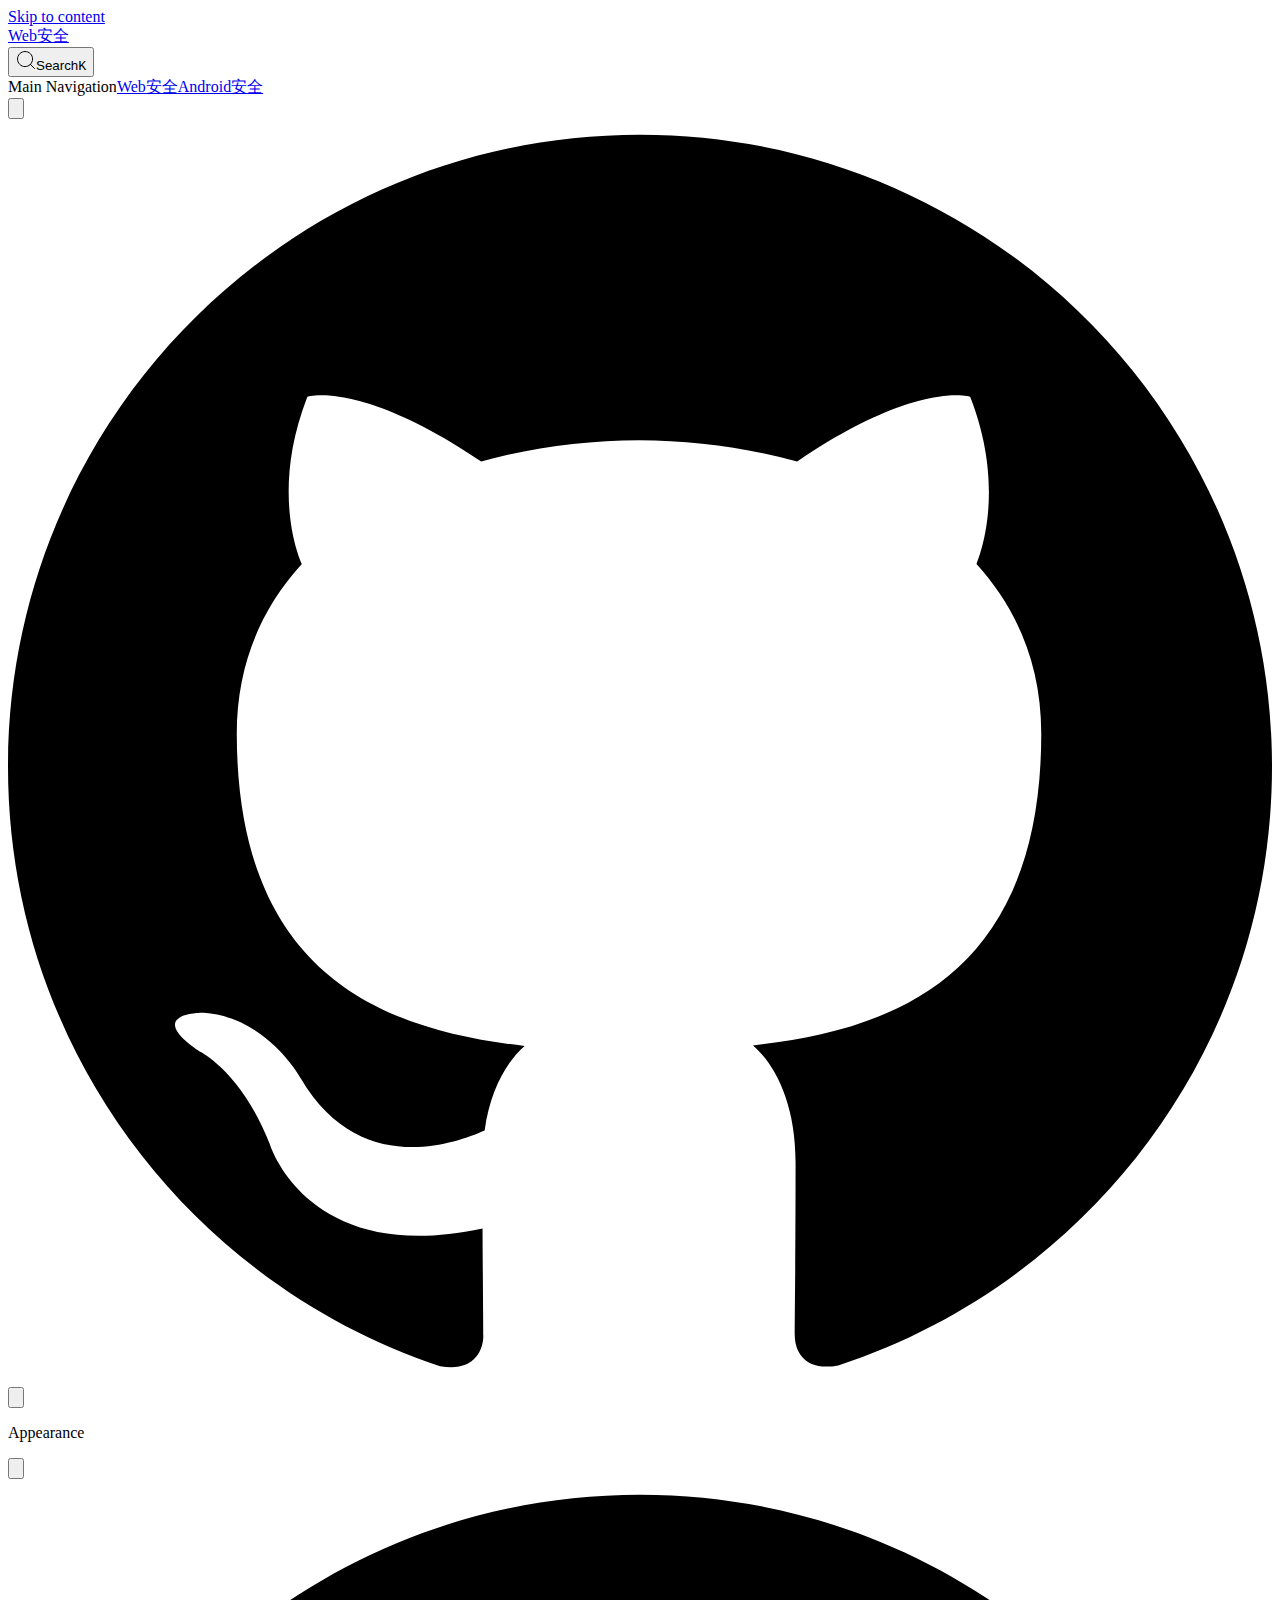
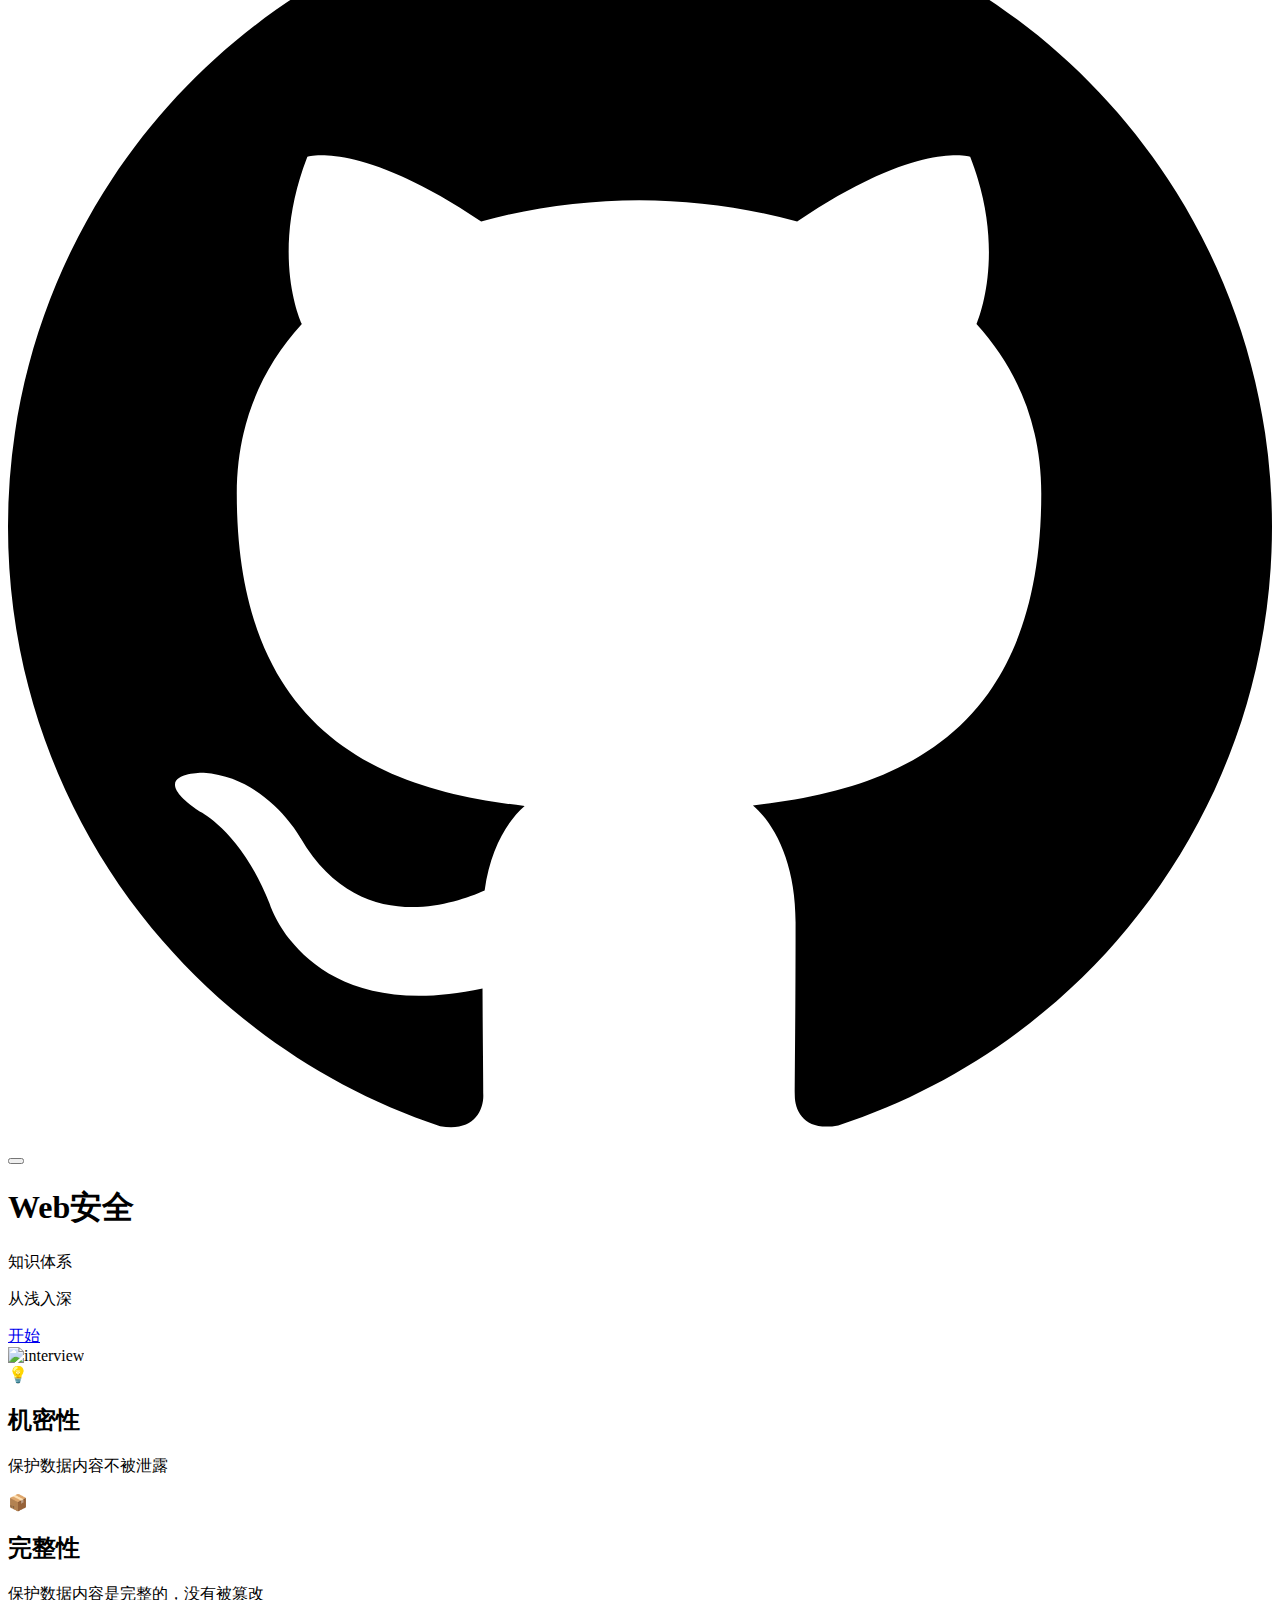
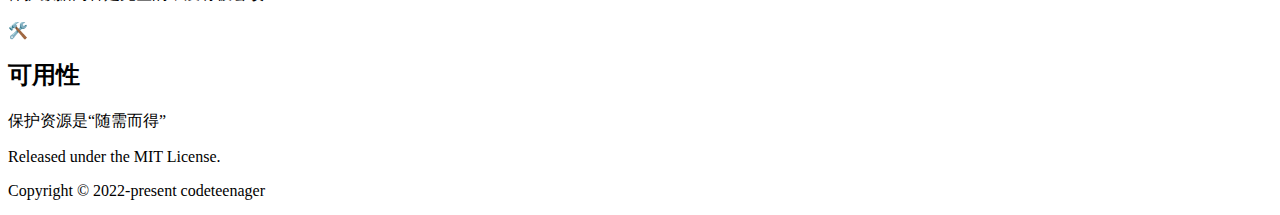
==== index.html @ 61a99dca "Deploying to gh-pages from  @ e608c9ff58cd4aee131a5646436d63bc259aa1f5 🚀" ====
<!DOCTYPE html>
<html lang="en-US" dir="ltr">
  <head>
    <meta charset="utf-8">
    <meta name="viewport" content="width=device-width,initial-scale=1">
    <title>Web安全</title>
    <meta name="description" content="Web安全">
    <link rel="preload stylesheet" href="/security/assets/style.4fd4f81e.css" as="style">
    <script type="module" src="/security/assets/app.cbc81824.js"></script>
    <link rel="preload" href="/security/assets/inter-roman-latin.2ed14f66.woff2" as="font" type="font/woff2" crossorigin="">
  <link rel="modulepreload" href="/security/assets/chunks/framework.1f99f08c.js">
  <link rel="modulepreload" href="/security/assets/chunks/theme.8bb4e70b.js">
  <link rel="modulepreload" href="/security/assets/index.md.60543e6b.lean.js">
  <link rel="icon" href="/security/favicon.ico">
  <script id="check-dark-light">(()=>{const e=localStorage.getItem("vitepress-theme-appearance")||"",a=window.matchMedia("(prefers-color-scheme: dark)").matches;(!e||e==="auto"?a:e==="dark")&&document.documentElement.classList.add("dark")})();</script>
  </head>
  <body>
    <div id="app"><div class="Layout" data-v-b2cf3e0b><!--[--><!--]--><!--[--><span tabindex="-1" data-v-c8616af1></span><a href="#VPContent" class="VPSkipLink visually-hidden" data-v-c8616af1> Skip to content </a><!--]--><!----><header class="VPNav" data-v-b2cf3e0b data-v-7e5bc4a5><div class="VPNavBar" data-v-7e5bc4a5 data-v-94c81dcc><div class="container" data-v-94c81dcc><div class="title" data-v-94c81dcc><div class="VPNavBarTitle" data-v-94c81dcc data-v-f4ef19a3><a class="title" href="/security/" data-v-f4ef19a3><!--[--><!--]--><!----><!--[-->Web安全<!--]--><!--[--><!--]--></a></div></div><div class="content" data-v-94c81dcc><div class="curtain" data-v-94c81dcc></div><div class="content-body" data-v-94c81dcc><!--[--><!--]--><div class="VPNavBarSearch search" style="--vp-meta-key:&#39;Meta&#39;;" data-v-94c81dcc><!--[--><!----><div id="local-search"><button type="button" class="DocSearch DocSearch-Button" aria-label="Search"><span class="DocSearch-Button-Container"><svg class="DocSearch-Search-Icon" width="20" height="20" viewBox="0 0 20 20" aria-label="search icon"><path d="M14.386 14.386l4.0877 4.0877-4.0877-4.0877c-2.9418 2.9419-7.7115 2.9419-10.6533 0-2.9419-2.9418-2.9419-7.7115 0-10.6533 2.9418-2.9419 7.7115-2.9419 10.6533 0 2.9419 2.9418 2.9419 7.7115 0 10.6533z" stroke="currentColor" fill="none" fill-rule="evenodd" stroke-linecap="round" stroke-linejoin="round"></path></svg><span class="DocSearch-Button-Placeholder">Search</span></span><span class="DocSearch-Button-Keys"><kbd class="DocSearch-Button-Key"></kbd><kbd class="DocSearch-Button-Key">K</kbd></span></button></div><!--]--></div><nav aria-labelledby="main-nav-aria-label" class="VPNavBarMenu menu" data-v-94c81dcc data-v-7f418b0f><span id="main-nav-aria-label" class="visually-hidden" data-v-7f418b0f>Main Navigation</span><!--[--><!--[--><a class="VPLink link VPNavBarMenuLink" href="/security/web/index.html" tabindex="0" data-v-7f418b0f data-v-37adc828 data-v-8f4dc553><!--[-->Web安全<!--]--><!----></a><!--]--><!--[--><a class="VPLink link VPNavBarMenuLink" href="/security/android/index.html" tabindex="0" data-v-7f418b0f data-v-37adc828 data-v-8f4dc553><!--[-->Android安全<!--]--><!----></a><!--]--><!--]--></nav><!----><div class="VPNavBarAppearance appearance" data-v-94c81dcc data-v-f6a63727><label title="toggle dark mode" data-v-f6a63727 data-v-a9c8afb8><button class="VPSwitch VPSwitchAppearance" type="button" role="switch" aria-checked="false" data-v-a9c8afb8 data-v-f3c41672><span class="check" data-v-f3c41672><span class="icon" data-v-f3c41672><!--[--><svg xmlns="http://www.w3.org/2000/svg" aria-hidden="true" focusable="false" viewbox="0 0 24 24" class="sun" data-v-a9c8afb8><path d="M12,18c-3.3,0-6-2.7-6-6s2.7-6,6-6s6,2.7,6,6S15.3,18,12,18zM12,8c-2.2,0-4,1.8-4,4c0,2.2,1.8,4,4,4c2.2,0,4-1.8,4-4C16,9.8,14.2,8,12,8z"></path><path d="M12,4c-0.6,0-1-0.4-1-1V1c0-0.6,0.4-1,1-1s1,0.4,1,1v2C13,3.6,12.6,4,12,4z"></path><path d="M12,24c-0.6,0-1-0.4-1-1v-2c0-0.6,0.4-1,1-1s1,0.4,1,1v2C13,23.6,12.6,24,12,24z"></path><path d="M5.6,6.6c-0.3,0-0.5-0.1-0.7-0.3L3.5,4.9c-0.4-0.4-0.4-1,0-1.4s1-0.4,1.4,0l1.4,1.4c0.4,0.4,0.4,1,0,1.4C6.2,6.5,5.9,6.6,5.6,6.6z"></path><path d="M19.8,20.8c-0.3,0-0.5-0.1-0.7-0.3l-1.4-1.4c-0.4-0.4-0.4-1,0-1.4s1-0.4,1.4,0l1.4,1.4c0.4,0.4,0.4,1,0,1.4C20.3,20.7,20,20.8,19.8,20.8z"></path><path d="M3,13H1c-0.6,0-1-0.4-1-1s0.4-1,1-1h2c0.6,0,1,0.4,1,1S3.6,13,3,13z"></path><path d="M23,13h-2c-0.6,0-1-0.4-1-1s0.4-1,1-1h2c0.6,0,1,0.4,1,1S23.6,13,23,13z"></path><path d="M4.2,20.8c-0.3,0-0.5-0.1-0.7-0.3c-0.4-0.4-0.4-1,0-1.4l1.4-1.4c0.4-0.4,1-0.4,1.4,0s0.4,1,0,1.4l-1.4,1.4C4.7,20.7,4.5,20.8,4.2,20.8z"></path><path d="M18.4,6.6c-0.3,0-0.5-0.1-0.7-0.3c-0.4-0.4-0.4-1,0-1.4l1.4-1.4c0.4-0.4,1-0.4,1.4,0s0.4,1,0,1.4l-1.4,1.4C18.9,6.5,18.6,6.6,18.4,6.6z"></path></svg><svg xmlns="http://www.w3.org/2000/svg" aria-hidden="true" focusable="false" viewbox="0 0 24 24" class="moon" data-v-a9c8afb8><path d="M12.1,22c-0.3,0-0.6,0-0.9,0c-5.5-0.5-9.5-5.4-9-10.9c0.4-4.8,4.2-8.6,9-9c0.4,0,0.8,0.2,1,0.5c0.2,0.3,0.2,0.8-0.1,1.1c-2,2.7-1.4,6.4,1.3,8.4c2.1,1.6,5,1.6,7.1,0c0.3-0.2,0.7-0.3,1.1-0.1c0.3,0.2,0.5,0.6,0.5,1c-0.2,2.7-1.5,5.1-3.6,6.8C16.6,21.2,14.4,22,12.1,22zM9.3,4.4c-2.9,1-5,3.6-5.2,6.8c-0.4,4.4,2.8,8.3,7.2,8.7c2.1,0.2,4.2-0.4,5.8-1.8c1.1-0.9,1.9-2.1,2.4-3.4c-2.5,0.9-5.3,0.5-7.5-1.1C9.2,11.4,8.1,7.7,9.3,4.4z"></path></svg><!--]--></span></span></button></label></div><div class="VPSocialLinks VPNavBarSocialLinks social-links" data-v-94c81dcc data-v-0394ad82 data-v-f6988cfb><!--[--><a class="VPSocialLink" href="https://github.com/codeteenager/security" aria-label="github" target="_blank" rel="noopener" data-v-f6988cfb data-v-c530cc0a><svg role="img" viewBox="0 0 24 24" xmlns="http://www.w3.org/2000/svg"><title>GitHub</title><path d="M12 .297c-6.63 0-12 5.373-12 12 0 5.303 3.438 9.8 8.205 11.385.6.113.82-.258.82-.577 0-.285-.01-1.04-.015-2.04-3.338.724-4.042-1.61-4.042-1.61C4.422 18.07 3.633 17.7 3.633 17.7c-1.087-.744.084-.729.084-.729 1.205.084 1.838 1.236 1.838 1.236 1.07 1.835 2.809 1.305 3.495.998.108-.776.417-1.305.76-1.605-2.665-.3-5.466-1.332-5.466-5.93 0-1.31.465-2.38 1.235-3.22-.135-.303-.54-1.523.105-3.176 0 0 1.005-.322 3.3 1.23.96-.267 1.98-.399 3-.405 1.02.006 2.04.138 3 .405 2.28-1.552 3.285-1.23 3.285-1.23.645 1.653.24 2.873.12 3.176.765.84 1.23 1.91 1.23 3.22 0 4.61-2.805 5.625-5.475 5.92.42.36.81 1.096.81 2.22 0 1.606-.015 2.896-.015 3.286 0 .315.21.69.825.57C20.565 22.092 24 17.592 24 12.297c0-6.627-5.373-12-12-12"/></svg></a><!--]--></div><div class="VPFlyout VPNavBarExtra extra" data-v-94c81dcc data-v-40855f84 data-v-764effdf><button type="button" class="button" aria-haspopup="true" aria-expanded="false" aria-label="extra navigation" data-v-764effdf><svg xmlns="http://www.w3.org/2000/svg" aria-hidden="true" focusable="false" viewbox="0 0 24 24" class="icon" data-v-764effdf><circle cx="12" cy="12" r="2"></circle><circle cx="19" cy="12" r="2"></circle><circle cx="5" cy="12" r="2"></circle></svg></button><div class="menu" data-v-764effdf><div class="VPMenu" data-v-764effdf data-v-e7ea1737><!----><!--[--><!--[--><!----><div class="group" data-v-40855f84><div class="item appearance" data-v-40855f84><p class="label" data-v-40855f84>Appearance</p><div class="appearance-action" data-v-40855f84><label title="toggle dark mode" data-v-40855f84 data-v-a9c8afb8><button class="VPSwitch VPSwitchAppearance" type="button" role="switch" aria-checked="false" data-v-a9c8afb8 data-v-f3c41672><span class="check" data-v-f3c41672><span class="icon" data-v-f3c41672><!--[--><svg xmlns="http://www.w3.org/2000/svg" aria-hidden="true" focusable="false" viewbox="0 0 24 24" class="sun" data-v-a9c8afb8><path d="M12,18c-3.3,0-6-2.7-6-6s2.7-6,6-6s6,2.7,6,6S15.3,18,12,18zM12,8c-2.2,0-4,1.8-4,4c0,2.2,1.8,4,4,4c2.2,0,4-1.8,4-4C16,9.8,14.2,8,12,8z"></path><path d="M12,4c-0.6,0-1-0.4-1-1V1c0-0.6,0.4-1,1-1s1,0.4,1,1v2C13,3.6,12.6,4,12,4z"></path><path d="M12,24c-0.6,0-1-0.4-1-1v-2c0-0.6,0.4-1,1-1s1,0.4,1,1v2C13,23.6,12.6,24,12,24z"></path><path d="M5.6,6.6c-0.3,0-0.5-0.1-0.7-0.3L3.5,4.9c-0.4-0.4-0.4-1,0-1.4s1-0.4,1.4,0l1.4,1.4c0.4,0.4,0.4,1,0,1.4C6.2,6.5,5.9,6.6,5.6,6.6z"></path><path d="M19.8,20.8c-0.3,0-0.5-0.1-0.7-0.3l-1.4-1.4c-0.4-0.4-0.4-1,0-1.4s1-0.4,1.4,0l1.4,1.4c0.4,0.4,0.4,1,0,1.4C20.3,20.7,20,20.8,19.8,20.8z"></path><path d="M3,13H1c-0.6,0-1-0.4-1-1s0.4-1,1-1h2c0.6,0,1,0.4,1,1S3.6,13,3,13z"></path><path d="M23,13h-2c-0.6,0-1-0.4-1-1s0.4-1,1-1h2c0.6,0,1,0.4,1,1S23.6,13,23,13z"></path><path d="M4.2,20.8c-0.3,0-0.5-0.1-0.7-0.3c-0.4-0.4-0.4-1,0-1.4l1.4-1.4c0.4-0.4,1-0.4,1.4,0s0.4,1,0,1.4l-1.4,1.4C4.7,20.7,4.5,20.8,4.2,20.8z"></path><path d="M18.4,6.6c-0.3,0-0.5-0.1-0.7-0.3c-0.4-0.4-0.4-1,0-1.4l1.4-1.4c0.4-0.4,1-0.4,1.4,0s0.4,1,0,1.4l-1.4,1.4C18.9,6.5,18.6,6.6,18.4,6.6z"></path></svg><svg xmlns="http://www.w3.org/2000/svg" aria-hidden="true" focusable="false" viewbox="0 0 24 24" class="moon" data-v-a9c8afb8><path d="M12.1,22c-0.3,0-0.6,0-0.9,0c-5.5-0.5-9.5-5.4-9-10.9c0.4-4.8,4.2-8.6,9-9c0.4,0,0.8,0.2,1,0.5c0.2,0.3,0.2,0.8-0.1,1.1c-2,2.7-1.4,6.4,1.3,8.4c2.1,1.6,5,1.6,7.1,0c0.3-0.2,0.7-0.3,1.1-0.1c0.3,0.2,0.5,0.6,0.5,1c-0.2,2.7-1.5,5.1-3.6,6.8C16.6,21.2,14.4,22,12.1,22zM9.3,4.4c-2.9,1-5,3.6-5.2,6.8c-0.4,4.4,2.8,8.3,7.2,8.7c2.1,0.2,4.2-0.4,5.8-1.8c1.1-0.9,1.9-2.1,2.4-3.4c-2.5,0.9-5.3,0.5-7.5-1.1C9.2,11.4,8.1,7.7,9.3,4.4z"></path></svg><!--]--></span></span></button></label></div></div></div><div class="group" data-v-40855f84><div class="item social-links" data-v-40855f84><div class="VPSocialLinks social-links-list" data-v-40855f84 data-v-f6988cfb><!--[--><a class="VPSocialLink" href="https://github.com/codeteenager/security" aria-label="github" target="_blank" rel="noopener" data-v-f6988cfb data-v-c530cc0a><svg role="img" viewBox="0 0 24 24" xmlns="http://www.w3.org/2000/svg"><title>GitHub</title><path d="M12 .297c-6.63 0-12 5.373-12 12 0 5.303 3.438 9.8 8.205 11.385.6.113.82-.258.82-.577 0-.285-.01-1.04-.015-2.04-3.338.724-4.042-1.61-4.042-1.61C4.422 18.07 3.633 17.7 3.633 17.7c-1.087-.744.084-.729.084-.729 1.205.084 1.838 1.236 1.838 1.236 1.07 1.835 2.809 1.305 3.495.998.108-.776.417-1.305.76-1.605-2.665-.3-5.466-1.332-5.466-5.93 0-1.31.465-2.38 1.235-3.22-.135-.303-.54-1.523.105-3.176 0 0 1.005-.322 3.3 1.23.96-.267 1.98-.399 3-.405 1.02.006 2.04.138 3 .405 2.28-1.552 3.285-1.23 3.285-1.23.645 1.653.24 2.873.12 3.176.765.84 1.23 1.91 1.23 3.22 0 4.61-2.805 5.625-5.475 5.92.42.36.81 1.096.81 2.22 0 1.606-.015 2.896-.015 3.286 0 .315.21.69.825.57C20.565 22.092 24 17.592 24 12.297c0-6.627-5.373-12-12-12"/></svg></a><!--]--></div></div></div><!--]--><!--]--></div></div></div><!--[--><!--]--><button type="button" class="VPNavBarHamburger hamburger" aria-label="mobile navigation" aria-expanded="false" aria-controls="VPNavScreen" data-v-94c81dcc data-v-e5dd9c1c><span class="container" data-v-e5dd9c1c><span class="top" data-v-e5dd9c1c></span><span class="middle" data-v-e5dd9c1c></span><span class="bottom" data-v-e5dd9c1c></span></span></button></div></div></div></div><!----></header><!----><!----><div class="VPContent is-home" id="VPContent" data-v-b2cf3e0b data-v-a494bd1d><div class="VPHome" data-v-a494bd1d data-v-d82743a8><!--[--><!--]--><div class="VPHero has-image VPHomeHero" data-v-d82743a8 data-v-fd2650d5><div class="container" data-v-fd2650d5><div class="main" data-v-fd2650d5><!--[--><h1 class="name" data-v-fd2650d5><span class="clip" data-v-fd2650d5>Web安全</span></h1><p class="text" data-v-fd2650d5>知识体系</p><p class="tagline" data-v-fd2650d5>从浅入深</p><!--]--><div class="actions" data-v-fd2650d5><!--[--><div class="action" data-v-fd2650d5><a class="VPButton medium brand" href="/security/web/index.html" data-v-fd2650d5 data-v-567ba664>开始</a></div><!--]--></div></div><div class="image" data-v-fd2650d5><div class="image-container" data-v-fd2650d5><div class="image-bg" data-v-fd2650d5></div><!--[--><!--[--><img class="VPImage image-src" src="/security/logo.webp" alt="interview" data-v-6db2186b><!--]--><!--]--></div></div></div></div><!--[--><!--]--><!--[--><!--]--><div class="VPFeatures VPHomeFeatures" data-v-d82743a8 data-v-6816157f><div class="container" data-v-6816157f><div class="items" data-v-6816157f><!--[--><div class="grid-3 item" data-v-6816157f><span class="VPLink VPFeature" data-v-6816157f data-v-837f6cca data-v-8f4dc553><!--[--><article class="box" data-v-837f6cca><div class="icon" data-v-837f6cca>💡</div><h2 class="title" data-v-837f6cca>机密性</h2><p class="details" data-v-837f6cca>保护数据内容不被泄露</p><!----></article><!--]--><!----></span></div><div class="grid-3 item" data-v-6816157f><span class="VPLink VPFeature" data-v-6816157f data-v-837f6cca data-v-8f4dc553><!--[--><article class="box" data-v-837f6cca><div class="icon" data-v-837f6cca>📦</div><h2 class="title" data-v-837f6cca>完整性</h2><p class="details" data-v-837f6cca>保护数据内容是完整的，没有被篡改</p><!----></article><!--]--><!----></span></div><div class="grid-3 item" data-v-6816157f><span class="VPLink VPFeature" data-v-6816157f data-v-837f6cca data-v-8f4dc553><!--[--><article class="box" data-v-837f6cca><div class="icon" data-v-837f6cca>🛠️</div><h2 class="title" data-v-837f6cca>可用性</h2><p class="details" data-v-837f6cca>保护资源是“随需而得”</p><!----></article><!--]--><!----></span></div><!--]--></div></div></div><!--[--><!--]--><div style="position:relative;" data-v-d82743a8><div></div></div></div></div><footer class="VPFooter" data-v-b2cf3e0b data-v-2f86ebd2><div class="container" data-v-2f86ebd2><p class="message" data-v-2f86ebd2>Released under the MIT License.</p><p class="copyright" data-v-2f86ebd2>Copyright © 2022-present codeteenager</p></div></footer><!--[--><!--]--></div></div>
    <script>__VP_HASH_MAP__ = JSON.parse("{\"web_password.md\":\"03dfeb2e\",\"web_sql.md\":\"37171816\",\"web_upload.md\":\"ca8ac2ab\",\"web_index.md\":\"f9534827\",\"web_xss.md\":\"8c0bf2d3\",\"web_standard.md\":\"00af8455\",\"index.md\":\"60543e6b\",\"web_csrf.md\":\"93140b5d\",\"web_click-jacking.md\":\"2cbf851d\",\"android_index.md\":\"04cea24e\",\"web_https.md\":\"36b86900\"}")
__VP_SITE_DATA__ = JSON.parse("{\"lang\":\"en-US\",\"dir\":\"ltr\",\"title\":\"Web安全\",\"description\":\"Web安全\",\"base\":\"/security/\",\"head\":[],\"appearance\":true,\"themeConfig\":{\"search\":{\"provider\":\"local\"},\"nav\":[{\"text\":\"Web安全\",\"link\":\"/web/index\"},{\"text\":\"Android安全\",\"link\":\"/android/index\"}],\"outlineTitle\":\"在本页面\",\"lastUpdatedText\":\"最近更新时间\",\"footer\":{\"message\":\"Released under the MIT License.\",\"copyright\":\"Copyright © 2022-present codeteenager\"},\"socialLinks\":[{\"icon\":\"github\",\"link\":\"https://github.com/codeteenager/security\"}],\"sidebar\":{\"/web/\":[{\"text\":\"基础\",\"items\":[{\"text\":\"介绍\",\"link\":\"/web/index\"},{\"text\":\"XSS攻击\",\"link\":\"/web/xss\"},{\"text\":\"CSRF攻击\",\"link\":\"/web/csrf\"},{\"text\":\"点击劫持\",\"link\":\"/web/click-jacking\"},{\"text\":\"传输安全\",\"link\":\"/web/https\"},{\"text\":\"密码安全\",\"link\":\"/web/password\"},{\"text\":\"sql注入\",\"link\":\"/web/sql\"},{\"text\":\"上传\",\"link\":\"/web/upload\"},{\"text\":\"Web安全开发规范手册\",\"link\":\"/web/standard\"}]}],\"/android/\":[{\"text\":\"基础\",\"items\":[{\"text\":\"Android安全开发规范手册\",\"link\":\"/android/index\"}]}]},\"docFooter\":{\"prev\":\"上一页\",\"next\":\"下一页\"}},\"locales\":{},\"scrollOffset\":90,\"cleanUrls\":false}")</script>
    
  </body>
</html>
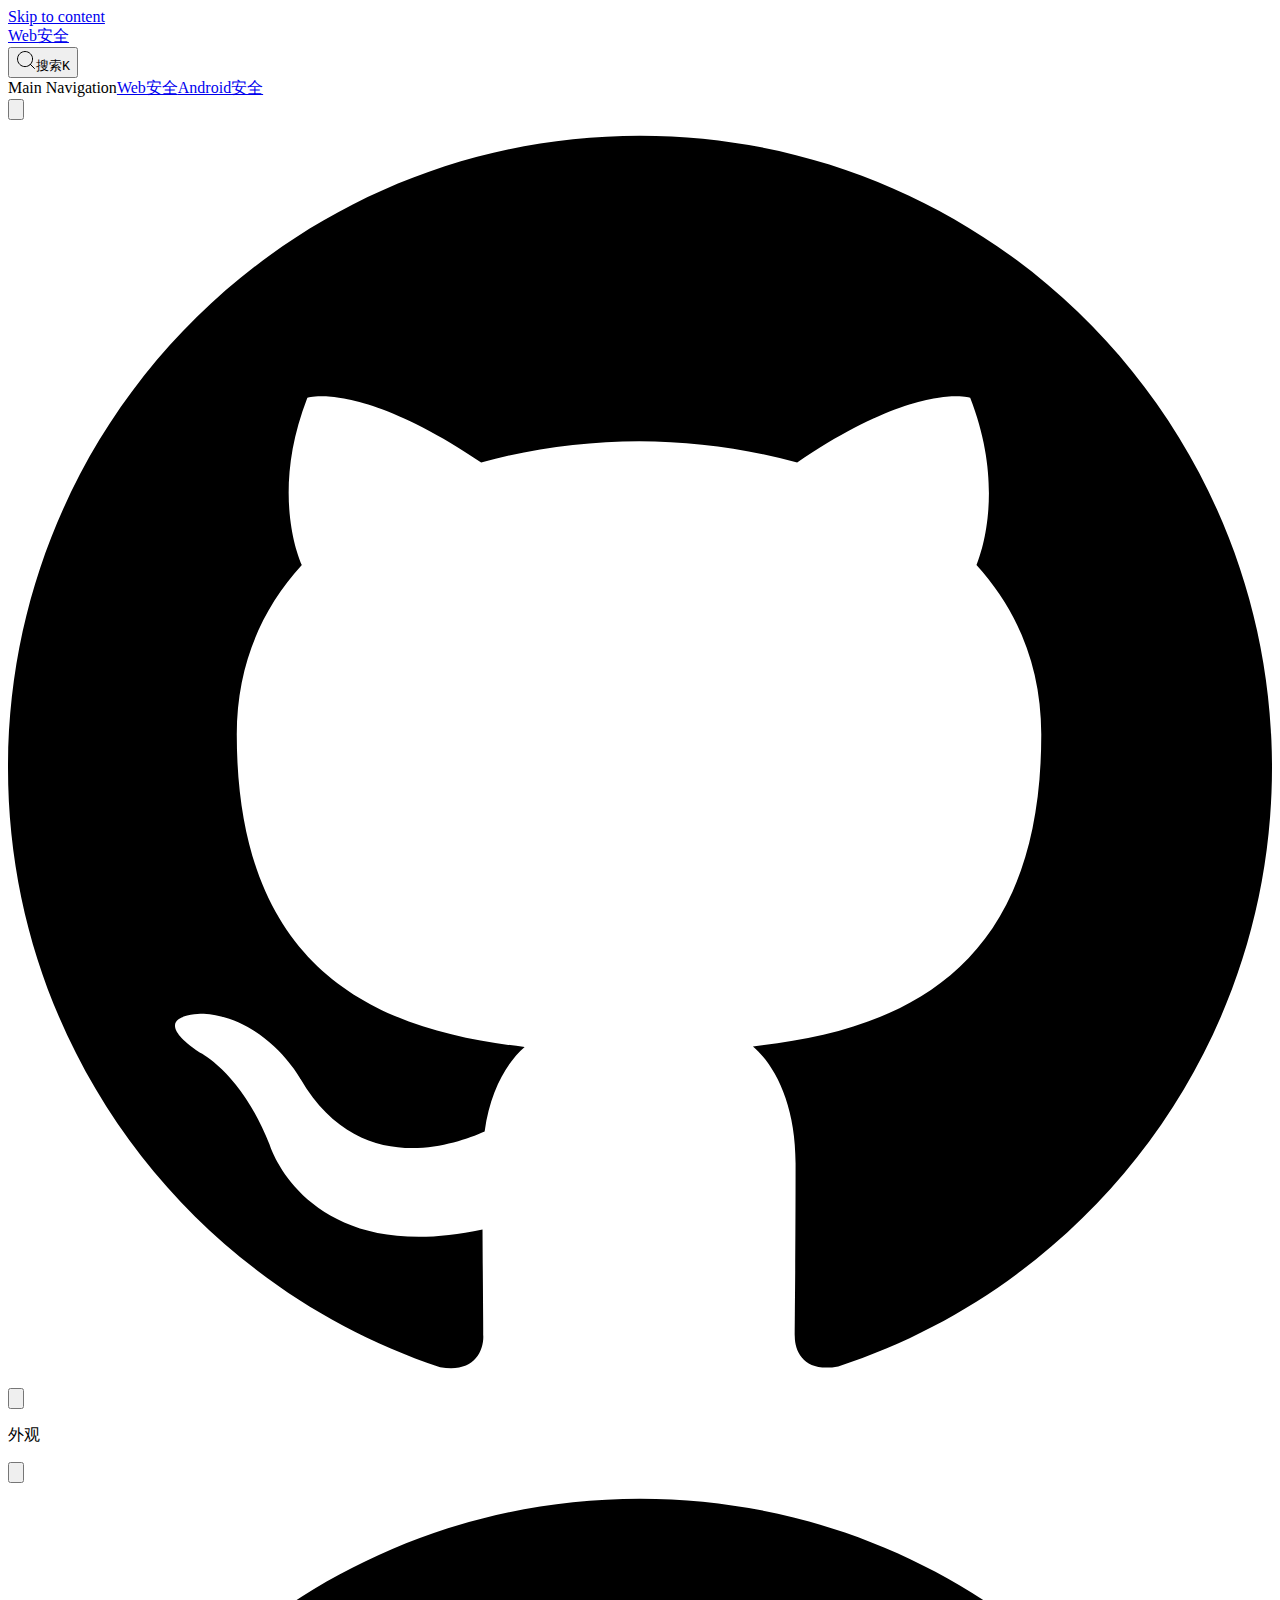
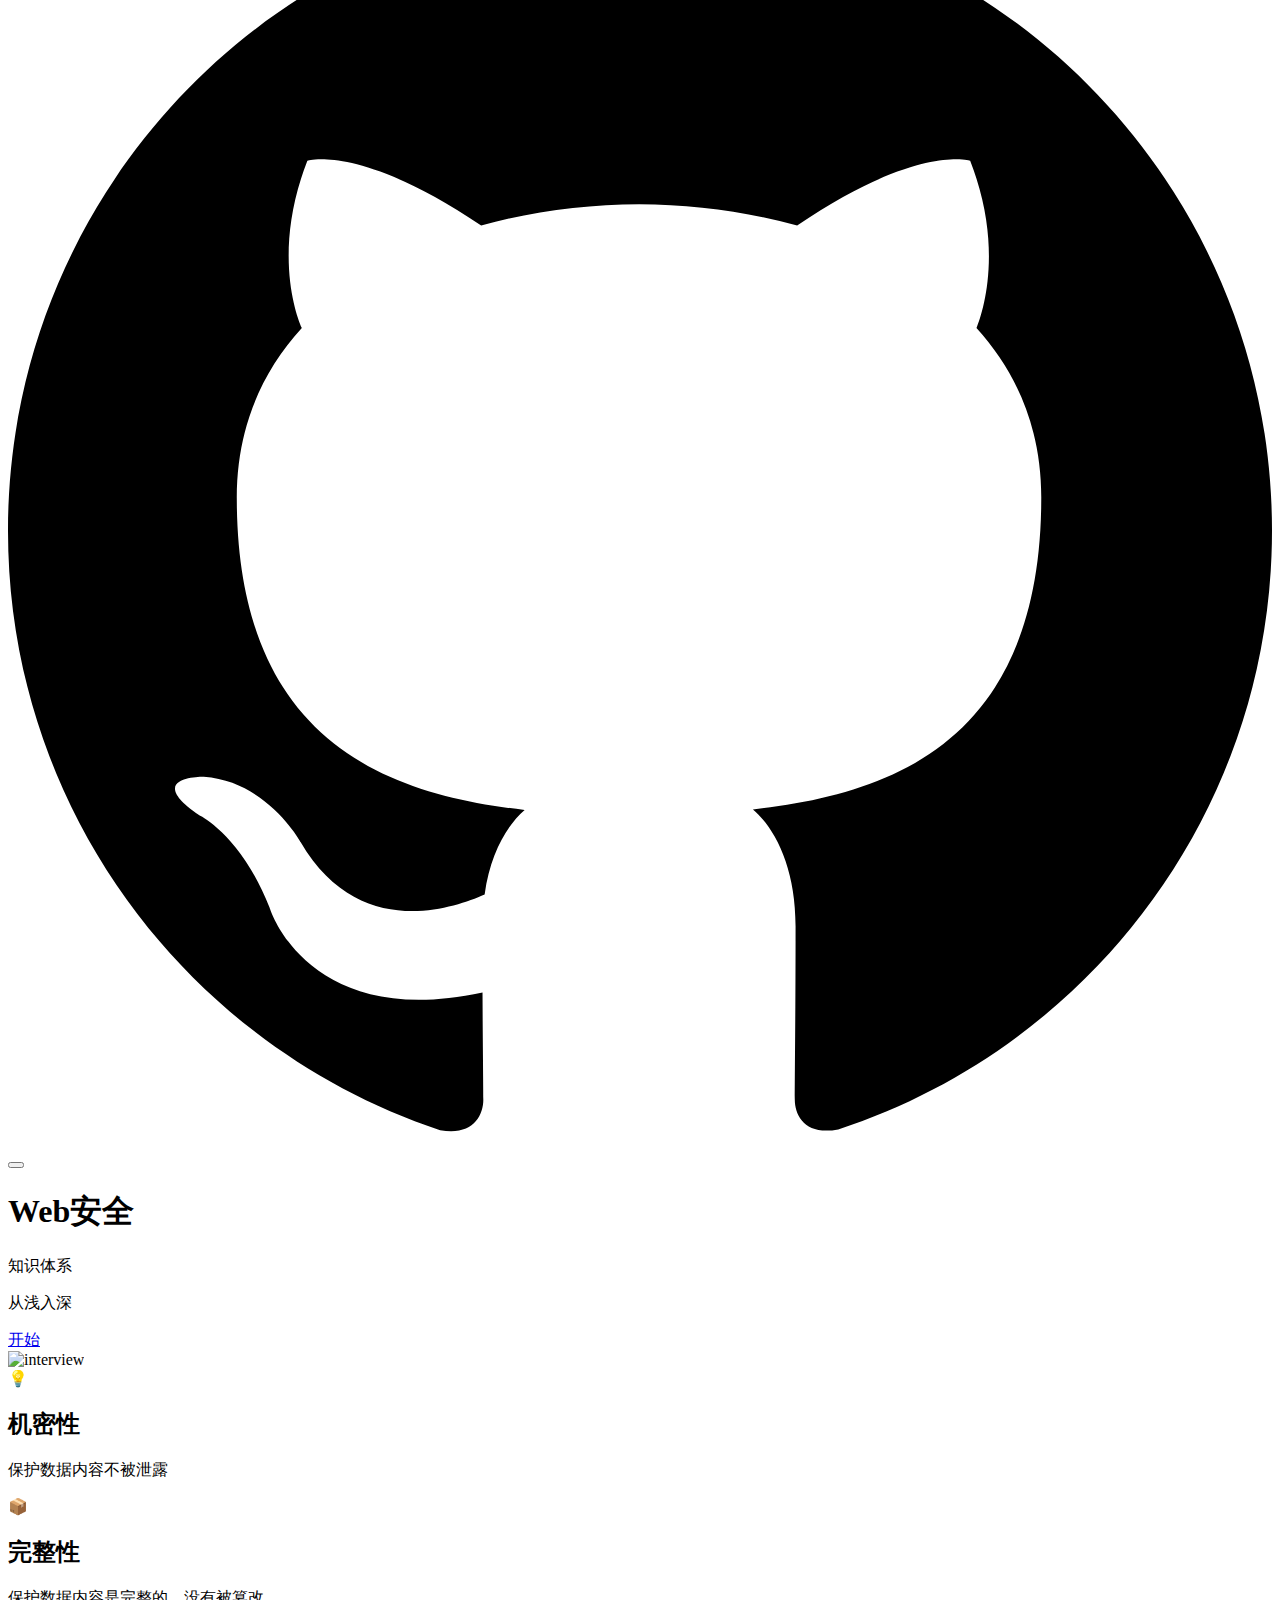
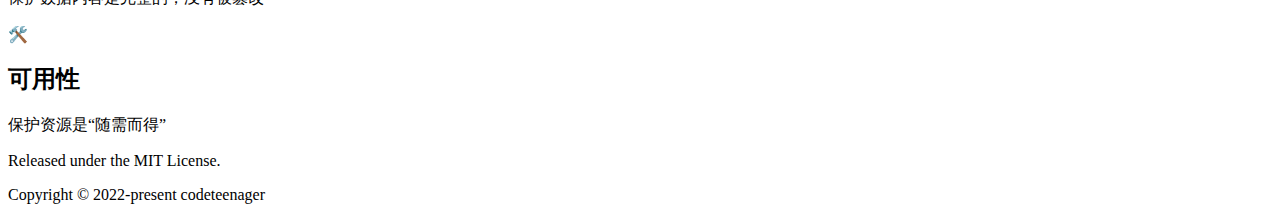
==== commit 503a3a08: "Deploying to gh-pages from  @ 810ed18d6ee571f375826b8b4e6f937856516d12 🚀" ====
--- a/index.html
+++ b/index.html
@@ -15,9 +15,9 @@
   <script id="check-dark-light">(()=>{const e=localStorage.getItem("vitepress-theme-appearance")||"",a=window.matchMedia("(prefers-color-scheme: dark)").matches;(!e||e==="auto"?a:e==="dark")&&document.documentElement.classList.add("dark")})();</script>
   </head>
   <body>
-    <div id="app"><div class="Layout" data-v-b2cf3e0b><!--[--><!--]--><!--[--><span tabindex="-1" data-v-c8616af1></span><a href="#VPContent" class="VPSkipLink visually-hidden" data-v-c8616af1> Skip to content </a><!--]--><!----><header class="VPNav" data-v-b2cf3e0b data-v-7e5bc4a5><div class="VPNavBar" data-v-7e5bc4a5 data-v-94c81dcc><div class="container" data-v-94c81dcc><div class="title" data-v-94c81dcc><div class="VPNavBarTitle" data-v-94c81dcc data-v-f4ef19a3><a class="title" href="/security/" data-v-f4ef19a3><!--[--><!--]--><!----><!--[-->Web安全<!--]--><!--[--><!--]--></a></div></div><div class="content" data-v-94c81dcc><div class="curtain" data-v-94c81dcc></div><div class="content-body" data-v-94c81dcc><!--[--><!--]--><div class="VPNavBarSearch search" style="--vp-meta-key:&#39;Meta&#39;;" data-v-94c81dcc><!--[--><!----><div id="local-search"><button type="button" class="DocSearch DocSearch-Button" aria-label="Search"><span class="DocSearch-Button-Container"><svg class="DocSearch-Search-Icon" width="20" height="20" viewBox="0 0 20 20" aria-label="search icon"><path d="M14.386 14.386l4.0877 4.0877-4.0877-4.0877c-2.9418 2.9419-7.7115 2.9419-10.6533 0-2.9419-2.9418-2.9419-7.7115 0-10.6533 2.9418-2.9419 7.7115-2.9419 10.6533 0 2.9419 2.9418 2.9419 7.7115 0 10.6533z" stroke="currentColor" fill="none" fill-rule="evenodd" stroke-linecap="round" stroke-linejoin="round"></path></svg><span class="DocSearch-Button-Placeholder">Search</span></span><span class="DocSearch-Button-Keys"><kbd class="DocSearch-Button-Key"></kbd><kbd class="DocSearch-Button-Key">K</kbd></span></button></div><!--]--></div><nav aria-labelledby="main-nav-aria-label" class="VPNavBarMenu menu" data-v-94c81dcc data-v-7f418b0f><span id="main-nav-aria-label" class="visually-hidden" data-v-7f418b0f>Main Navigation</span><!--[--><!--[--><a class="VPLink link VPNavBarMenuLink" href="/security/web/index.html" tabindex="0" data-v-7f418b0f data-v-37adc828 data-v-8f4dc553><!--[-->Web安全<!--]--><!----></a><!--]--><!--[--><a class="VPLink link VPNavBarMenuLink" href="/security/android/index.html" tabindex="0" data-v-7f418b0f data-v-37adc828 data-v-8f4dc553><!--[-->Android安全<!--]--><!----></a><!--]--><!--]--></nav><!----><div class="VPNavBarAppearance appearance" data-v-94c81dcc data-v-f6a63727><label title="toggle dark mode" data-v-f6a63727 data-v-a9c8afb8><button class="VPSwitch VPSwitchAppearance" type="button" role="switch" aria-checked="false" data-v-a9c8afb8 data-v-f3c41672><span class="check" data-v-f3c41672><span class="icon" data-v-f3c41672><!--[--><svg xmlns="http://www.w3.org/2000/svg" aria-hidden="true" focusable="false" viewbox="0 0 24 24" class="sun" data-v-a9c8afb8><path d="M12,18c-3.3,0-6-2.7-6-6s2.7-6,6-6s6,2.7,6,6S15.3,18,12,18zM12,8c-2.2,0-4,1.8-4,4c0,2.2,1.8,4,4,4c2.2,0,4-1.8,4-4C16,9.8,14.2,8,12,8z"></path><path d="M12,4c-0.6,0-1-0.4-1-1V1c0-0.6,0.4-1,1-1s1,0.4,1,1v2C13,3.6,12.6,4,12,4z"></path><path d="M12,24c-0.6,0-1-0.4-1-1v-2c0-0.6,0.4-1,1-1s1,0.4,1,1v2C13,23.6,12.6,24,12,24z"></path><path d="M5.6,6.6c-0.3,0-0.5-0.1-0.7-0.3L3.5,4.9c-0.4-0.4-0.4-1,0-1.4s1-0.4,1.4,0l1.4,1.4c0.4,0.4,0.4,1,0,1.4C6.2,6.5,5.9,6.6,5.6,6.6z"></path><path d="M19.8,20.8c-0.3,0-0.5-0.1-0.7-0.3l-1.4-1.4c-0.4-0.4-0.4-1,0-1.4s1-0.4,1.4,0l1.4,1.4c0.4,0.4,0.4,1,0,1.4C20.3,20.7,20,20.8,19.8,20.8z"></path><path d="M3,13H1c-0.6,0-1-0.4-1-1s0.4-1,1-1h2c0.6,0,1,0.4,1,1S3.6,13,3,13z"></path><path d="M23,13h-2c-0.6,0-1-0.4-1-1s0.4-1,1-1h2c0.6,0,1,0.4,1,1S23.6,13,23,13z"></path><path d="M4.2,20.8c-0.3,0-0.5-0.1-0.7-0.3c-0.4-0.4-0.4-1,0-1.4l1.4-1.4c0.4-0.4,1-0.4,1.4,0s0.4,1,0,1.4l-1.4,1.4C4.7,20.7,4.5,20.8,4.2,20.8z"></path><path d="M18.4,6.6c-0.3,0-0.5-0.1-0.7-0.3c-0.4-0.4-0.4-1,0-1.4l1.4-1.4c0.4-0.4,1-0.4,1.4,0s0.4,1,0,1.4l-1.4,1.4C18.9,6.5,18.6,6.6,18.4,6.6z"></path></svg><svg xmlns="http://www.w3.org/2000/svg" aria-hidden="true" focusable="false" viewbox="0 0 24 24" class="moon" data-v-a9c8afb8><path d="M12.1,22c-0.3,0-0.6,0-0.9,0c-5.5-0.5-9.5-5.4-9-10.9c0.4-4.8,4.2-8.6,9-9c0.4,0,0.8,0.2,1,0.5c0.2,0.3,0.2,0.8-0.1,1.1c-2,2.7-1.4,6.4,1.3,8.4c2.1,1.6,5,1.6,7.1,0c0.3-0.2,0.7-0.3,1.1-0.1c0.3,0.2,0.5,0.6,0.5,1c-0.2,2.7-1.5,5.1-3.6,6.8C16.6,21.2,14.4,22,12.1,22zM9.3,4.4c-2.9,1-5,3.6-5.2,6.8c-0.4,4.4,2.8,8.3,7.2,8.7c2.1,0.2,4.2-0.4,5.8-1.8c1.1-0.9,1.9-2.1,2.4-3.4c-2.5,0.9-5.3,0.5-7.5-1.1C9.2,11.4,8.1,7.7,9.3,4.4z"></path></svg><!--]--></span></span></button></label></div><div class="VPSocialLinks VPNavBarSocialLinks social-links" data-v-94c81dcc data-v-0394ad82 data-v-f6988cfb><!--[--><a class="VPSocialLink" href="https://github.com/codeteenager/security" aria-label="github" target="_blank" rel="noopener" data-v-f6988cfb data-v-c530cc0a><svg role="img" viewBox="0 0 24 24" xmlns="http://www.w3.org/2000/svg"><title>GitHub</title><path d="M12 .297c-6.63 0-12 5.373-12 12 0 5.303 3.438 9.8 8.205 11.385.6.113.82-.258.82-.577 0-.285-.01-1.04-.015-2.04-3.338.724-4.042-1.61-4.042-1.61C4.422 18.07 3.633 17.7 3.633 17.7c-1.087-.744.084-.729.084-.729 1.205.084 1.838 1.236 1.838 1.236 1.07 1.835 2.809 1.305 3.495.998.108-.776.417-1.305.76-1.605-2.665-.3-5.466-1.332-5.466-5.93 0-1.31.465-2.38 1.235-3.22-.135-.303-.54-1.523.105-3.176 0 0 1.005-.322 3.3 1.23.96-.267 1.98-.399 3-.405 1.02.006 2.04.138 3 .405 2.28-1.552 3.285-1.23 3.285-1.23.645 1.653.24 2.873.12 3.176.765.84 1.23 1.91 1.23 3.22 0 4.61-2.805 5.625-5.475 5.92.42.36.81 1.096.81 2.22 0 1.606-.015 2.896-.015 3.286 0 .315.21.69.825.57C20.565 22.092 24 17.592 24 12.297c0-6.627-5.373-12-12-12"/></svg></a><!--]--></div><div class="VPFlyout VPNavBarExtra extra" data-v-94c81dcc data-v-40855f84 data-v-764effdf><button type="button" class="button" aria-haspopup="true" aria-expanded="false" aria-label="extra navigation" data-v-764effdf><svg xmlns="http://www.w3.org/2000/svg" aria-hidden="true" focusable="false" viewbox="0 0 24 24" class="icon" data-v-764effdf><circle cx="12" cy="12" r="2"></circle><circle cx="19" cy="12" r="2"></circle><circle cx="5" cy="12" r="2"></circle></svg></button><div class="menu" data-v-764effdf><div class="VPMenu" data-v-764effdf data-v-e7ea1737><!----><!--[--><!--[--><!----><div class="group" data-v-40855f84><div class="item appearance" data-v-40855f84><p class="label" data-v-40855f84>Appearance</p><div class="appearance-action" data-v-40855f84><label title="toggle dark mode" data-v-40855f84 data-v-a9c8afb8><button class="VPSwitch VPSwitchAppearance" type="button" role="switch" aria-checked="false" data-v-a9c8afb8 data-v-f3c41672><span class="check" data-v-f3c41672><span class="icon" data-v-f3c41672><!--[--><svg xmlns="http://www.w3.org/2000/svg" aria-hidden="true" focusable="false" viewbox="0 0 24 24" class="sun" data-v-a9c8afb8><path d="M12,18c-3.3,0-6-2.7-6-6s2.7-6,6-6s6,2.7,6,6S15.3,18,12,18zM12,8c-2.2,0-4,1.8-4,4c0,2.2,1.8,4,4,4c2.2,0,4-1.8,4-4C16,9.8,14.2,8,12,8z"></path><path d="M12,4c-0.6,0-1-0.4-1-1V1c0-0.6,0.4-1,1-1s1,0.4,1,1v2C13,3.6,12.6,4,12,4z"></path><path d="M12,24c-0.6,0-1-0.4-1-1v-2c0-0.6,0.4-1,1-1s1,0.4,1,1v2C13,23.6,12.6,24,12,24z"></path><path d="M5.6,6.6c-0.3,0-0.5-0.1-0.7-0.3L3.5,4.9c-0.4-0.4-0.4-1,0-1.4s1-0.4,1.4,0l1.4,1.4c0.4,0.4,0.4,1,0,1.4C6.2,6.5,5.9,6.6,5.6,6.6z"></path><path d="M19.8,20.8c-0.3,0-0.5-0.1-0.7-0.3l-1.4-1.4c-0.4-0.4-0.4-1,0-1.4s1-0.4,1.4,0l1.4,1.4c0.4,0.4,0.4,1,0,1.4C20.3,20.7,20,20.8,19.8,20.8z"></path><path d="M3,13H1c-0.6,0-1-0.4-1-1s0.4-1,1-1h2c0.6,0,1,0.4,1,1S3.6,13,3,13z"></path><path d="M23,13h-2c-0.6,0-1-0.4-1-1s0.4-1,1-1h2c0.6,0,1,0.4,1,1S23.6,13,23,13z"></path><path d="M4.2,20.8c-0.3,0-0.5-0.1-0.7-0.3c-0.4-0.4-0.4-1,0-1.4l1.4-1.4c0.4-0.4,1-0.4,1.4,0s0.4,1,0,1.4l-1.4,1.4C4.7,20.7,4.5,20.8,4.2,20.8z"></path><path d="M18.4,6.6c-0.3,0-0.5-0.1-0.7-0.3c-0.4-0.4-0.4-1,0-1.4l1.4-1.4c0.4-0.4,1-0.4,1.4,0s0.4,1,0,1.4l-1.4,1.4C18.9,6.5,18.6,6.6,18.4,6.6z"></path></svg><svg xmlns="http://www.w3.org/2000/svg" aria-hidden="true" focusable="false" viewbox="0 0 24 24" class="moon" data-v-a9c8afb8><path d="M12.1,22c-0.3,0-0.6,0-0.9,0c-5.5-0.5-9.5-5.4-9-10.9c0.4-4.8,4.2-8.6,9-9c0.4,0,0.8,0.2,1,0.5c0.2,0.3,0.2,0.8-0.1,1.1c-2,2.7-1.4,6.4,1.3,8.4c2.1,1.6,5,1.6,7.1,0c0.3-0.2,0.7-0.3,1.1-0.1c0.3,0.2,0.5,0.6,0.5,1c-0.2,2.7-1.5,5.1-3.6,6.8C16.6,21.2,14.4,22,12.1,22zM9.3,4.4c-2.9,1-5,3.6-5.2,6.8c-0.4,4.4,2.8,8.3,7.2,8.7c2.1,0.2,4.2-0.4,5.8-1.8c1.1-0.9,1.9-2.1,2.4-3.4c-2.5,0.9-5.3,0.5-7.5-1.1C9.2,11.4,8.1,7.7,9.3,4.4z"></path></svg><!--]--></span></span></button></label></div></div></div><div class="group" data-v-40855f84><div class="item social-links" data-v-40855f84><div class="VPSocialLinks social-links-list" data-v-40855f84 data-v-f6988cfb><!--[--><a class="VPSocialLink" href="https://github.com/codeteenager/security" aria-label="github" target="_blank" rel="noopener" data-v-f6988cfb data-v-c530cc0a><svg role="img" viewBox="0 0 24 24" xmlns="http://www.w3.org/2000/svg"><title>GitHub</title><path d="M12 .297c-6.63 0-12 5.373-12 12 0 5.303 3.438 9.8 8.205 11.385.6.113.82-.258.82-.577 0-.285-.01-1.04-.015-2.04-3.338.724-4.042-1.61-4.042-1.61C4.422 18.07 3.633 17.7 3.633 17.7c-1.087-.744.084-.729.084-.729 1.205.084 1.838 1.236 1.838 1.236 1.07 1.835 2.809 1.305 3.495.998.108-.776.417-1.305.76-1.605-2.665-.3-5.466-1.332-5.466-5.93 0-1.31.465-2.38 1.235-3.22-.135-.303-.54-1.523.105-3.176 0 0 1.005-.322 3.3 1.23.96-.267 1.98-.399 3-.405 1.02.006 2.04.138 3 .405 2.28-1.552 3.285-1.23 3.285-1.23.645 1.653.24 2.873.12 3.176.765.84 1.23 1.91 1.23 3.22 0 4.61-2.805 5.625-5.475 5.92.42.36.81 1.096.81 2.22 0 1.606-.015 2.896-.015 3.286 0 .315.21.69.825.57C20.565 22.092 24 17.592 24 12.297c0-6.627-5.373-12-12-12"/></svg></a><!--]--></div></div></div><!--]--><!--]--></div></div></div><!--[--><!--]--><button type="button" class="VPNavBarHamburger hamburger" aria-label="mobile navigation" aria-expanded="false" aria-controls="VPNavScreen" data-v-94c81dcc data-v-e5dd9c1c><span class="container" data-v-e5dd9c1c><span class="top" data-v-e5dd9c1c></span><span class="middle" data-v-e5dd9c1c></span><span class="bottom" data-v-e5dd9c1c></span></span></button></div></div></div></div><!----></header><!----><!----><div class="VPContent is-home" id="VPContent" data-v-b2cf3e0b data-v-a494bd1d><div class="VPHome" data-v-a494bd1d data-v-d82743a8><!--[--><!--]--><div class="VPHero has-image VPHomeHero" data-v-d82743a8 data-v-fd2650d5><div class="container" data-v-fd2650d5><div class="main" data-v-fd2650d5><!--[--><h1 class="name" data-v-fd2650d5><span class="clip" data-v-fd2650d5>Web安全</span></h1><p class="text" data-v-fd2650d5>知识体系</p><p class="tagline" data-v-fd2650d5>从浅入深</p><!--]--><div class="actions" data-v-fd2650d5><!--[--><div class="action" data-v-fd2650d5><a class="VPButton medium brand" href="/security/web/index.html" data-v-fd2650d5 data-v-567ba664>开始</a></div><!--]--></div></div><div class="image" data-v-fd2650d5><div class="image-container" data-v-fd2650d5><div class="image-bg" data-v-fd2650d5></div><!--[--><!--[--><img class="VPImage image-src" src="/security/logo.webp" alt="interview" data-v-6db2186b><!--]--><!--]--></div></div></div></div><!--[--><!--]--><!--[--><!--]--><div class="VPFeatures VPHomeFeatures" data-v-d82743a8 data-v-6816157f><div class="container" data-v-6816157f><div class="items" data-v-6816157f><!--[--><div class="grid-3 item" data-v-6816157f><span class="VPLink VPFeature" data-v-6816157f data-v-837f6cca data-v-8f4dc553><!--[--><article class="box" data-v-837f6cca><div class="icon" data-v-837f6cca>💡</div><h2 class="title" data-v-837f6cca>机密性</h2><p class="details" data-v-837f6cca>保护数据内容不被泄露</p><!----></article><!--]--><!----></span></div><div class="grid-3 item" data-v-6816157f><span class="VPLink VPFeature" data-v-6816157f data-v-837f6cca data-v-8f4dc553><!--[--><article class="box" data-v-837f6cca><div class="icon" data-v-837f6cca>📦</div><h2 class="title" data-v-837f6cca>完整性</h2><p class="details" data-v-837f6cca>保护数据内容是完整的，没有被篡改</p><!----></article><!--]--><!----></span></div><div class="grid-3 item" data-v-6816157f><span class="VPLink VPFeature" data-v-6816157f data-v-837f6cca data-v-8f4dc553><!--[--><article class="box" data-v-837f6cca><div class="icon" data-v-837f6cca>🛠️</div><h2 class="title" data-v-837f6cca>可用性</h2><p class="details" data-v-837f6cca>保护资源是“随需而得”</p><!----></article><!--]--><!----></span></div><!--]--></div></div></div><!--[--><!--]--><div style="position:relative;" data-v-d82743a8><div></div></div></div></div><footer class="VPFooter" data-v-b2cf3e0b data-v-2f86ebd2><div class="container" data-v-2f86ebd2><p class="message" data-v-2f86ebd2>Released under the MIT License.</p><p class="copyright" data-v-2f86ebd2>Copyright © 2022-present codeteenager</p></div></footer><!--[--><!--]--></div></div>
-    <script>__VP_HASH_MAP__ = JSON.parse("{\"web_password.md\":\"03dfeb2e\",\"web_sql.md\":\"37171816\",\"web_upload.md\":\"ca8ac2ab\",\"web_index.md\":\"f9534827\",\"web_xss.md\":\"8c0bf2d3\",\"web_standard.md\":\"00af8455\",\"index.md\":\"60543e6b\",\"web_csrf.md\":\"93140b5d\",\"web_click-jacking.md\":\"2cbf851d\",\"android_index.md\":\"04cea24e\",\"web_https.md\":\"36b86900\"}")
-__VP_SITE_DATA__ = JSON.parse("{\"lang\":\"en-US\",\"dir\":\"ltr\",\"title\":\"Web安全\",\"description\":\"Web安全\",\"base\":\"/security/\",\"head\":[],\"appearance\":true,\"themeConfig\":{\"search\":{\"provider\":\"local\"},\"nav\":[{\"text\":\"Web安全\",\"link\":\"/web/index\"},{\"text\":\"Android安全\",\"link\":\"/android/index\"}],\"outlineTitle\":\"在本页面\",\"lastUpdatedText\":\"最近更新时间\",\"footer\":{\"message\":\"Released under the MIT License.\",\"copyright\":\"Copyright © 2022-present codeteenager\"},\"socialLinks\":[{\"icon\":\"github\",\"link\":\"https://github.com/codeteenager/security\"}],\"sidebar\":{\"/web/\":[{\"text\":\"基础\",\"items\":[{\"text\":\"介绍\",\"link\":\"/web/index\"},{\"text\":\"XSS攻击\",\"link\":\"/web/xss\"},{\"text\":\"CSRF攻击\",\"link\":\"/web/csrf\"},{\"text\":\"点击劫持\",\"link\":\"/web/click-jacking\"},{\"text\":\"传输安全\",\"link\":\"/web/https\"},{\"text\":\"密码安全\",\"link\":\"/web/password\"},{\"text\":\"sql注入\",\"link\":\"/web/sql\"},{\"text\":\"上传\",\"link\":\"/web/upload\"},{\"text\":\"Web安全开发规范手册\",\"link\":\"/web/standard\"}]}],\"/android/\":[{\"text\":\"基础\",\"items\":[{\"text\":\"Android安全开发规范手册\",\"link\":\"/android/index\"}]}]},\"docFooter\":{\"prev\":\"上一页\",\"next\":\"下一页\"}},\"locales\":{},\"scrollOffset\":90,\"cleanUrls\":false}")</script>
+    <div id="app"><div class="Layout" data-v-b2cf3e0b><!--[--><!--]--><!--[--><span tabindex="-1" data-v-c8616af1></span><a href="#VPContent" class="VPSkipLink visually-hidden" data-v-c8616af1> Skip to content </a><!--]--><!----><header class="VPNav" data-v-b2cf3e0b data-v-7e5bc4a5><div class="VPNavBar" data-v-7e5bc4a5 data-v-94c81dcc><div class="container" data-v-94c81dcc><div class="title" data-v-94c81dcc><div class="VPNavBarTitle" data-v-94c81dcc data-v-f4ef19a3><a class="title" href="/security/" data-v-f4ef19a3><!--[--><!--]--><!----><!--[-->Web安全<!--]--><!--[--><!--]--></a></div></div><div class="content" data-v-94c81dcc><div class="curtain" data-v-94c81dcc></div><div class="content-body" data-v-94c81dcc><!--[--><!--]--><div class="VPNavBarSearch search" style="--vp-meta-key:&#39;Meta&#39;;" data-v-94c81dcc><!--[--><!----><div id="local-search"><button type="button" class="DocSearch DocSearch-Button" aria-label="Search"><span class="DocSearch-Button-Container"><svg class="DocSearch-Search-Icon" width="20" height="20" viewBox="0 0 20 20" aria-label="search icon"><path d="M14.386 14.386l4.0877 4.0877-4.0877-4.0877c-2.9418 2.9419-7.7115 2.9419-10.6533 0-2.9419-2.9418-2.9419-7.7115 0-10.6533 2.9418-2.9419 7.7115-2.9419 10.6533 0 2.9419 2.9418 2.9419 7.7115 0 10.6533z" stroke="currentColor" fill="none" fill-rule="evenodd" stroke-linecap="round" stroke-linejoin="round"></path></svg><span class="DocSearch-Button-Placeholder">搜索</span></span><span class="DocSearch-Button-Keys"><kbd class="DocSearch-Button-Key"></kbd><kbd class="DocSearch-Button-Key">K</kbd></span></button></div><!--]--></div><nav aria-labelledby="main-nav-aria-label" class="VPNavBarMenu menu" data-v-94c81dcc data-v-7f418b0f><span id="main-nav-aria-label" class="visually-hidden" data-v-7f418b0f>Main Navigation</span><!--[--><!--[--><a class="VPLink link VPNavBarMenuLink" href="/security/web/index.html" tabindex="0" data-v-7f418b0f data-v-37adc828 data-v-8f4dc553><!--[-->Web安全<!--]--><!----></a><!--]--><!--[--><a class="VPLink link VPNavBarMenuLink" href="/security/android/index.html" tabindex="0" data-v-7f418b0f data-v-37adc828 data-v-8f4dc553><!--[-->Android安全<!--]--><!----></a><!--]--><!--]--></nav><!----><div class="VPNavBarAppearance appearance" data-v-94c81dcc data-v-f6a63727><label title="toggle dark mode" data-v-f6a63727 data-v-a9c8afb8><button class="VPSwitch VPSwitchAppearance" type="button" role="switch" aria-checked="false" data-v-a9c8afb8 data-v-f3c41672><span class="check" data-v-f3c41672><span class="icon" data-v-f3c41672><!--[--><svg xmlns="http://www.w3.org/2000/svg" aria-hidden="true" focusable="false" viewbox="0 0 24 24" class="sun" data-v-a9c8afb8><path d="M12,18c-3.3,0-6-2.7-6-6s2.7-6,6-6s6,2.7,6,6S15.3,18,12,18zM12,8c-2.2,0-4,1.8-4,4c0,2.2,1.8,4,4,4c2.2,0,4-1.8,4-4C16,9.8,14.2,8,12,8z"></path><path d="M12,4c-0.6,0-1-0.4-1-1V1c0-0.6,0.4-1,1-1s1,0.4,1,1v2C13,3.6,12.6,4,12,4z"></path><path d="M12,24c-0.6,0-1-0.4-1-1v-2c0-0.6,0.4-1,1-1s1,0.4,1,1v2C13,23.6,12.6,24,12,24z"></path><path d="M5.6,6.6c-0.3,0-0.5-0.1-0.7-0.3L3.5,4.9c-0.4-0.4-0.4-1,0-1.4s1-0.4,1.4,0l1.4,1.4c0.4,0.4,0.4,1,0,1.4C6.2,6.5,5.9,6.6,5.6,6.6z"></path><path d="M19.8,20.8c-0.3,0-0.5-0.1-0.7-0.3l-1.4-1.4c-0.4-0.4-0.4-1,0-1.4s1-0.4,1.4,0l1.4,1.4c0.4,0.4,0.4,1,0,1.4C20.3,20.7,20,20.8,19.8,20.8z"></path><path d="M3,13H1c-0.6,0-1-0.4-1-1s0.4-1,1-1h2c0.6,0,1,0.4,1,1S3.6,13,3,13z"></path><path d="M23,13h-2c-0.6,0-1-0.4-1-1s0.4-1,1-1h2c0.6,0,1,0.4,1,1S23.6,13,23,13z"></path><path d="M4.2,20.8c-0.3,0-0.5-0.1-0.7-0.3c-0.4-0.4-0.4-1,0-1.4l1.4-1.4c0.4-0.4,1-0.4,1.4,0s0.4,1,0,1.4l-1.4,1.4C4.7,20.7,4.5,20.8,4.2,20.8z"></path><path d="M18.4,6.6c-0.3,0-0.5-0.1-0.7-0.3c-0.4-0.4-0.4-1,0-1.4l1.4-1.4c0.4-0.4,1-0.4,1.4,0s0.4,1,0,1.4l-1.4,1.4C18.9,6.5,18.6,6.6,18.4,6.6z"></path></svg><svg xmlns="http://www.w3.org/2000/svg" aria-hidden="true" focusable="false" viewbox="0 0 24 24" class="moon" data-v-a9c8afb8><path d="M12.1,22c-0.3,0-0.6,0-0.9,0c-5.5-0.5-9.5-5.4-9-10.9c0.4-4.8,4.2-8.6,9-9c0.4,0,0.8,0.2,1,0.5c0.2,0.3,0.2,0.8-0.1,1.1c-2,2.7-1.4,6.4,1.3,8.4c2.1,1.6,5,1.6,7.1,0c0.3-0.2,0.7-0.3,1.1-0.1c0.3,0.2,0.5,0.6,0.5,1c-0.2,2.7-1.5,5.1-3.6,6.8C16.6,21.2,14.4,22,12.1,22zM9.3,4.4c-2.9,1-5,3.6-5.2,6.8c-0.4,4.4,2.8,8.3,7.2,8.7c2.1,0.2,4.2-0.4,5.8-1.8c1.1-0.9,1.9-2.1,2.4-3.4c-2.5,0.9-5.3,0.5-7.5-1.1C9.2,11.4,8.1,7.7,9.3,4.4z"></path></svg><!--]--></span></span></button></label></div><div class="VPSocialLinks VPNavBarSocialLinks social-links" data-v-94c81dcc data-v-0394ad82 data-v-f6988cfb><!--[--><a class="VPSocialLink" href="https://github.com/codeteenager/security" aria-label="github" target="_blank" rel="noopener" data-v-f6988cfb data-v-c530cc0a><svg role="img" viewBox="0 0 24 24" xmlns="http://www.w3.org/2000/svg"><title>GitHub</title><path d="M12 .297c-6.63 0-12 5.373-12 12 0 5.303 3.438 9.8 8.205 11.385.6.113.82-.258.82-.577 0-.285-.01-1.04-.015-2.04-3.338.724-4.042-1.61-4.042-1.61C4.422 18.07 3.633 17.7 3.633 17.7c-1.087-.744.084-.729.084-.729 1.205.084 1.838 1.236 1.838 1.236 1.07 1.835 2.809 1.305 3.495.998.108-.776.417-1.305.76-1.605-2.665-.3-5.466-1.332-5.466-5.93 0-1.31.465-2.38 1.235-3.22-.135-.303-.54-1.523.105-3.176 0 0 1.005-.322 3.3 1.23.96-.267 1.98-.399 3-.405 1.02.006 2.04.138 3 .405 2.28-1.552 3.285-1.23 3.285-1.23.645 1.653.24 2.873.12 3.176.765.84 1.23 1.91 1.23 3.22 0 4.61-2.805 5.625-5.475 5.92.42.36.81 1.096.81 2.22 0 1.606-.015 2.896-.015 3.286 0 .315.21.69.825.57C20.565 22.092 24 17.592 24 12.297c0-6.627-5.373-12-12-12"/></svg></a><!--]--></div><div class="VPFlyout VPNavBarExtra extra" data-v-94c81dcc data-v-40855f84 data-v-764effdf><button type="button" class="button" aria-haspopup="true" aria-expanded="false" aria-label="extra navigation" data-v-764effdf><svg xmlns="http://www.w3.org/2000/svg" aria-hidden="true" focusable="false" viewbox="0 0 24 24" class="icon" data-v-764effdf><circle cx="12" cy="12" r="2"></circle><circle cx="19" cy="12" r="2"></circle><circle cx="5" cy="12" r="2"></circle></svg></button><div class="menu" data-v-764effdf><div class="VPMenu" data-v-764effdf data-v-e7ea1737><!----><!--[--><!--[--><!----><div class="group" data-v-40855f84><div class="item appearance" data-v-40855f84><p class="label" data-v-40855f84>外观</p><div class="appearance-action" data-v-40855f84><label title="toggle dark mode" data-v-40855f84 data-v-a9c8afb8><button class="VPSwitch VPSwitchAppearance" type="button" role="switch" aria-checked="false" data-v-a9c8afb8 data-v-f3c41672><span class="check" data-v-f3c41672><span class="icon" data-v-f3c41672><!--[--><svg xmlns="http://www.w3.org/2000/svg" aria-hidden="true" focusable="false" viewbox="0 0 24 24" class="sun" data-v-a9c8afb8><path d="M12,18c-3.3,0-6-2.7-6-6s2.7-6,6-6s6,2.7,6,6S15.3,18,12,18zM12,8c-2.2,0-4,1.8-4,4c0,2.2,1.8,4,4,4c2.2,0,4-1.8,4-4C16,9.8,14.2,8,12,8z"></path><path d="M12,4c-0.6,0-1-0.4-1-1V1c0-0.6,0.4-1,1-1s1,0.4,1,1v2C13,3.6,12.6,4,12,4z"></path><path d="M12,24c-0.6,0-1-0.4-1-1v-2c0-0.6,0.4-1,1-1s1,0.4,1,1v2C13,23.6,12.6,24,12,24z"></path><path d="M5.6,6.6c-0.3,0-0.5-0.1-0.7-0.3L3.5,4.9c-0.4-0.4-0.4-1,0-1.4s1-0.4,1.4,0l1.4,1.4c0.4,0.4,0.4,1,0,1.4C6.2,6.5,5.9,6.6,5.6,6.6z"></path><path d="M19.8,20.8c-0.3,0-0.5-0.1-0.7-0.3l-1.4-1.4c-0.4-0.4-0.4-1,0-1.4s1-0.4,1.4,0l1.4,1.4c0.4,0.4,0.4,1,0,1.4C20.3,20.7,20,20.8,19.8,20.8z"></path><path d="M3,13H1c-0.6,0-1-0.4-1-1s0.4-1,1-1h2c0.6,0,1,0.4,1,1S3.6,13,3,13z"></path><path d="M23,13h-2c-0.6,0-1-0.4-1-1s0.4-1,1-1h2c0.6,0,1,0.4,1,1S23.6,13,23,13z"></path><path d="M4.2,20.8c-0.3,0-0.5-0.1-0.7-0.3c-0.4-0.4-0.4-1,0-1.4l1.4-1.4c0.4-0.4,1-0.4,1.4,0s0.4,1,0,1.4l-1.4,1.4C4.7,20.7,4.5,20.8,4.2,20.8z"></path><path d="M18.4,6.6c-0.3,0-0.5-0.1-0.7-0.3c-0.4-0.4-0.4-1,0-1.4l1.4-1.4c0.4-0.4,1-0.4,1.4,0s0.4,1,0,1.4l-1.4,1.4C18.9,6.5,18.6,6.6,18.4,6.6z"></path></svg><svg xmlns="http://www.w3.org/2000/svg" aria-hidden="true" focusable="false" viewbox="0 0 24 24" class="moon" data-v-a9c8afb8><path d="M12.1,22c-0.3,0-0.6,0-0.9,0c-5.5-0.5-9.5-5.4-9-10.9c0.4-4.8,4.2-8.6,9-9c0.4,0,0.8,0.2,1,0.5c0.2,0.3,0.2,0.8-0.1,1.1c-2,2.7-1.4,6.4,1.3,8.4c2.1,1.6,5,1.6,7.1,0c0.3-0.2,0.7-0.3,1.1-0.1c0.3,0.2,0.5,0.6,0.5,1c-0.2,2.7-1.5,5.1-3.6,6.8C16.6,21.2,14.4,22,12.1,22zM9.3,4.4c-2.9,1-5,3.6-5.2,6.8c-0.4,4.4,2.8,8.3,7.2,8.7c2.1,0.2,4.2-0.4,5.8-1.8c1.1-0.9,1.9-2.1,2.4-3.4c-2.5,0.9-5.3,0.5-7.5-1.1C9.2,11.4,8.1,7.7,9.3,4.4z"></path></svg><!--]--></span></span></button></label></div></div></div><div class="group" data-v-40855f84><div class="item social-links" data-v-40855f84><div class="VPSocialLinks social-links-list" data-v-40855f84 data-v-f6988cfb><!--[--><a class="VPSocialLink" href="https://github.com/codeteenager/security" aria-label="github" target="_blank" rel="noopener" data-v-f6988cfb data-v-c530cc0a><svg role="img" viewBox="0 0 24 24" xmlns="http://www.w3.org/2000/svg"><title>GitHub</title><path d="M12 .297c-6.63 0-12 5.373-12 12 0 5.303 3.438 9.8 8.205 11.385.6.113.82-.258.82-.577 0-.285-.01-1.04-.015-2.04-3.338.724-4.042-1.61-4.042-1.61C4.422 18.07 3.633 17.7 3.633 17.7c-1.087-.744.084-.729.084-.729 1.205.084 1.838 1.236 1.838 1.236 1.07 1.835 2.809 1.305 3.495.998.108-.776.417-1.305.76-1.605-2.665-.3-5.466-1.332-5.466-5.93 0-1.31.465-2.38 1.235-3.22-.135-.303-.54-1.523.105-3.176 0 0 1.005-.322 3.3 1.23.96-.267 1.98-.399 3-.405 1.02.006 2.04.138 3 .405 2.28-1.552 3.285-1.23 3.285-1.23.645 1.653.24 2.873.12 3.176.765.84 1.23 1.91 1.23 3.22 0 4.61-2.805 5.625-5.475 5.92.42.36.81 1.096.81 2.22 0 1.606-.015 2.896-.015 3.286 0 .315.21.69.825.57C20.565 22.092 24 17.592 24 12.297c0-6.627-5.373-12-12-12"/></svg></a><!--]--></div></div></div><!--]--><!--]--></div></div></div><!--[--><!--]--><button type="button" class="VPNavBarHamburger hamburger" aria-label="mobile navigation" aria-expanded="false" aria-controls="VPNavScreen" data-v-94c81dcc data-v-e5dd9c1c><span class="container" data-v-e5dd9c1c><span class="top" data-v-e5dd9c1c></span><span class="middle" data-v-e5dd9c1c></span><span class="bottom" data-v-e5dd9c1c></span></span></button></div></div></div></div><!----></header><!----><!----><div class="VPContent is-home" id="VPContent" data-v-b2cf3e0b data-v-a494bd1d><div class="VPHome" data-v-a494bd1d data-v-d82743a8><!--[--><!--]--><div class="VPHero has-image VPHomeHero" data-v-d82743a8 data-v-fd2650d5><div class="container" data-v-fd2650d5><div class="main" data-v-fd2650d5><!--[--><h1 class="name" data-v-fd2650d5><span class="clip" data-v-fd2650d5>Web安全</span></h1><p class="text" data-v-fd2650d5>知识体系</p><p class="tagline" data-v-fd2650d5>从浅入深</p><!--]--><div class="actions" data-v-fd2650d5><!--[--><div class="action" data-v-fd2650d5><a class="VPButton medium brand" href="/security/web/index.html" data-v-fd2650d5 data-v-567ba664>开始</a></div><!--]--></div></div><div class="image" data-v-fd2650d5><div class="image-container" data-v-fd2650d5><div class="image-bg" data-v-fd2650d5></div><!--[--><!--[--><img class="VPImage image-src" src="/security/logo.webp" alt="interview" data-v-6db2186b><!--]--><!--]--></div></div></div></div><!--[--><!--]--><!--[--><!--]--><div class="VPFeatures VPHomeFeatures" data-v-d82743a8 data-v-6816157f><div class="container" data-v-6816157f><div class="items" data-v-6816157f><!--[--><div class="grid-3 item" data-v-6816157f><span class="VPLink VPFeature" data-v-6816157f data-v-837f6cca data-v-8f4dc553><!--[--><article class="box" data-v-837f6cca><div class="icon" data-v-837f6cca>💡</div><h2 class="title" data-v-837f6cca>机密性</h2><p class="details" data-v-837f6cca>保护数据内容不被泄露</p><!----></article><!--]--><!----></span></div><div class="grid-3 item" data-v-6816157f><span class="VPLink VPFeature" data-v-6816157f data-v-837f6cca data-v-8f4dc553><!--[--><article class="box" data-v-837f6cca><div class="icon" data-v-837f6cca>📦</div><h2 class="title" data-v-837f6cca>完整性</h2><p class="details" data-v-837f6cca>保护数据内容是完整的，没有被篡改</p><!----></article><!--]--><!----></span></div><div class="grid-3 item" data-v-6816157f><span class="VPLink VPFeature" data-v-6816157f data-v-837f6cca data-v-8f4dc553><!--[--><article class="box" data-v-837f6cca><div class="icon" data-v-837f6cca>🛠️</div><h2 class="title" data-v-837f6cca>可用性</h2><p class="details" data-v-837f6cca>保护资源是“随需而得”</p><!----></article><!--]--><!----></span></div><!--]--></div></div></div><!--[--><!--]--><div style="position:relative;" data-v-d82743a8><div></div></div></div></div><footer class="VPFooter" data-v-b2cf3e0b data-v-2f86ebd2><div class="container" data-v-2f86ebd2><p class="message" data-v-2f86ebd2>Released under the MIT License.</p><p class="copyright" data-v-2f86ebd2>Copyright © 2022-present codeteenager</p></div></footer><!--[--><!--]--></div></div>
+    <script>__VP_HASH_MAP__ = JSON.parse("{\"android_index.md\":\"04cea24e\",\"web_upload.md\":\"ca8ac2ab\",\"web_sql.md\":\"37171816\",\"web_standard.md\":\"00af8455\",\"web_password.md\":\"03dfeb2e\",\"web_xss.md\":\"8c0bf2d3\",\"index.md\":\"60543e6b\",\"web_csrf.md\":\"93140b5d\",\"web_index.md\":\"f9534827\",\"web_click-jacking.md\":\"2cbf851d\",\"web_https.md\":\"36b86900\"}")
+__VP_SITE_DATA__ = JSON.parse("{\"lang\":\"en-US\",\"dir\":\"ltr\",\"title\":\"Web安全\",\"description\":\"Web安全\",\"base\":\"/security/\",\"head\":[],\"appearance\":true,\"themeConfig\":{\"returnToTopLabel\":\"返回顶部\",\"darkModeSwitchLabel\":\"外观\",\"sidebarMenuLabel\":\"菜单\",\"search\":{\"provider\":\"local\",\"options\":{\"translations\":{\"button\":{\"buttonText\":\"搜索\",\"buttonAriaLabel\":\"搜索\"},\"modal\":{\"noResultsText\":\"无法找到相关结果\",\"resetButtonTitle\":\"清除查询条件\",\"footer\":{\"selectText\":\"选择\",\"navigateText\":\"切换\"}}}}},\"nav\":[{\"text\":\"Web安全\",\"link\":\"/web/index\"},{\"text\":\"Android安全\",\"link\":\"/android/index\"}],\"outlineTitle\":\"在本页面\",\"lastUpdatedText\":\"最近更新时间\",\"footer\":{\"message\":\"Released under the MIT License.\",\"copyright\":\"Copyright © 2022-present codeteenager\"},\"socialLinks\":[{\"icon\":\"github\",\"link\":\"https://github.com/codeteenager/security\"}],\"sidebar\":{\"/web/\":[{\"text\":\"基础\",\"items\":[{\"text\":\"介绍\",\"link\":\"/web/index\"},{\"text\":\"XSS攻击\",\"link\":\"/web/xss\"},{\"text\":\"CSRF攻击\",\"link\":\"/web/csrf\"},{\"text\":\"点击劫持\",\"link\":\"/web/click-jacking\"},{\"text\":\"传输安全\",\"link\":\"/web/https\"},{\"text\":\"密码安全\",\"link\":\"/web/password\"},{\"text\":\"sql注入\",\"link\":\"/web/sql\"},{\"text\":\"上传\",\"link\":\"/web/upload\"},{\"text\":\"Web安全开发规范手册\",\"link\":\"/web/standard\"}]}],\"/android/\":[{\"text\":\"基础\",\"items\":[{\"text\":\"Android安全开发规范手册\",\"link\":\"/android/index\"}]}]},\"docFooter\":{\"prev\":\"上一页\",\"next\":\"下一页\"}},\"locales\":{},\"scrollOffset\":90,\"cleanUrls\":false}")</script>
     
   </body>
 </html>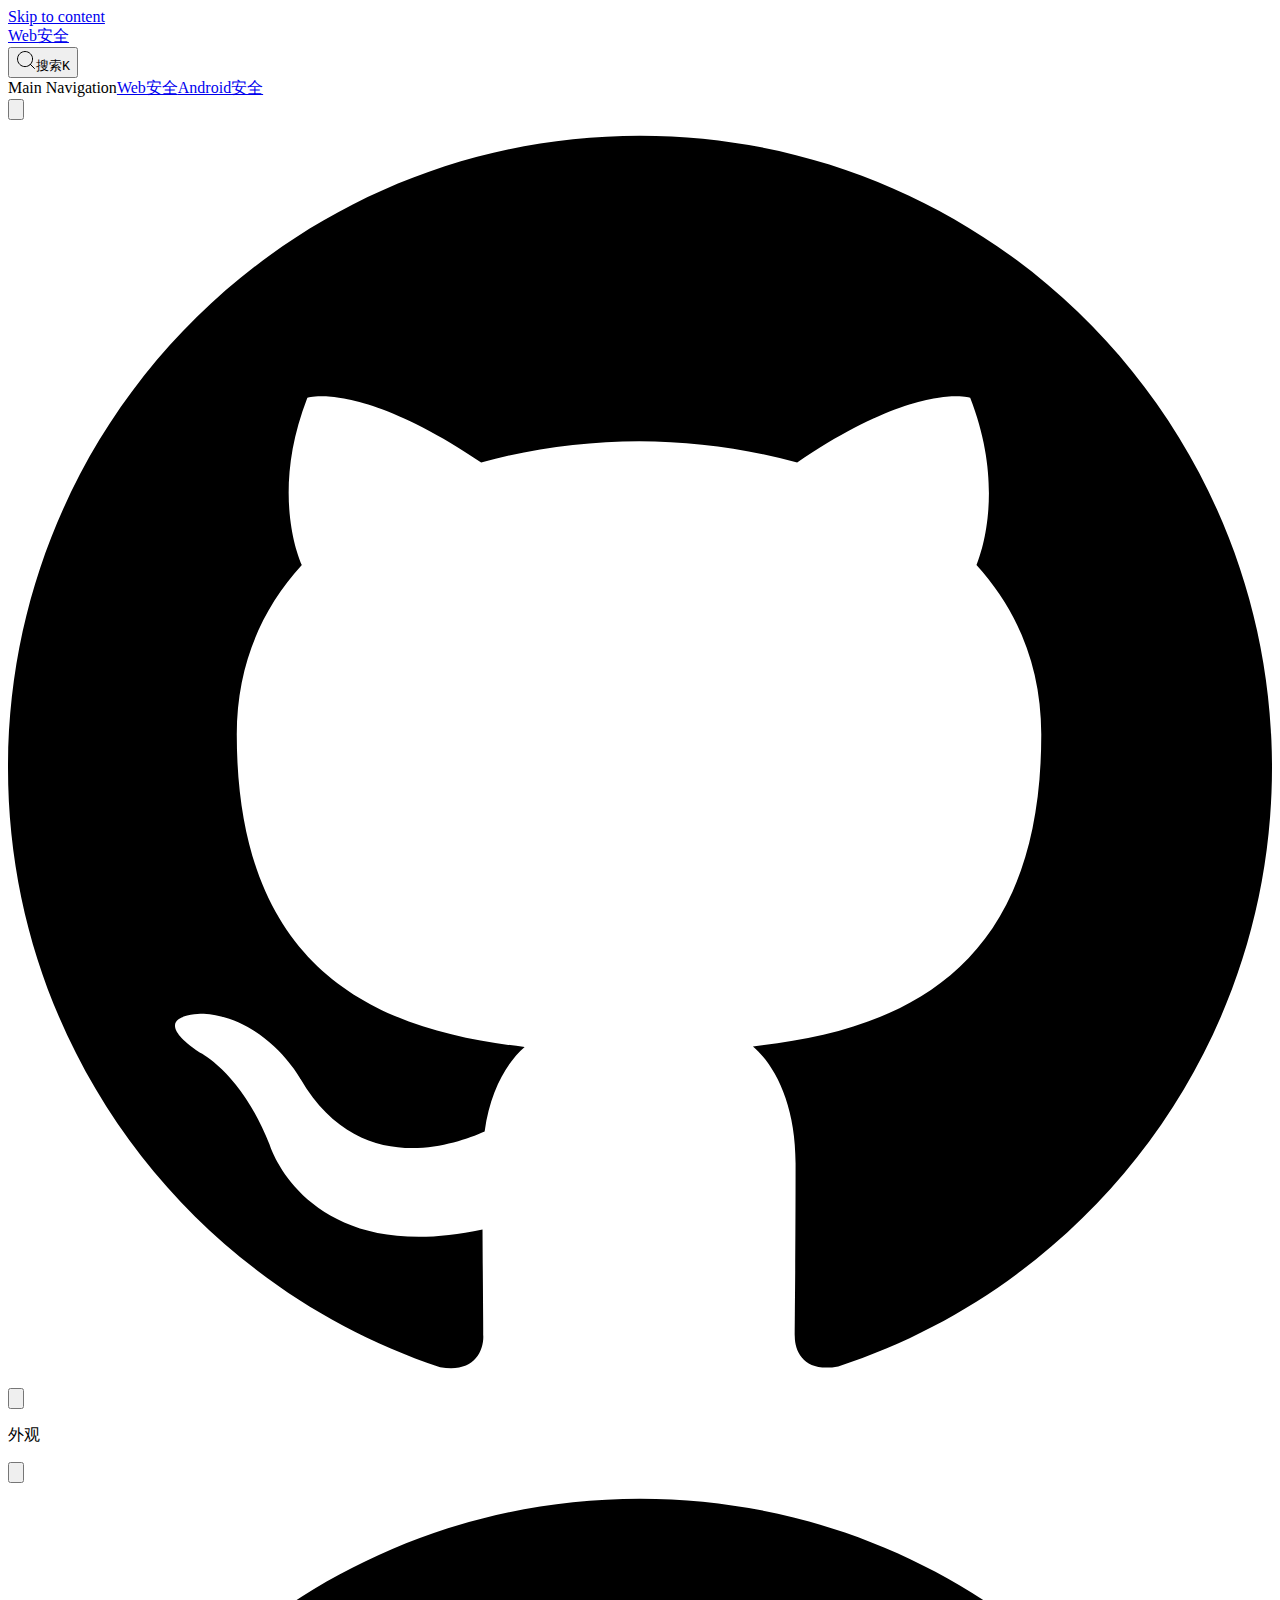
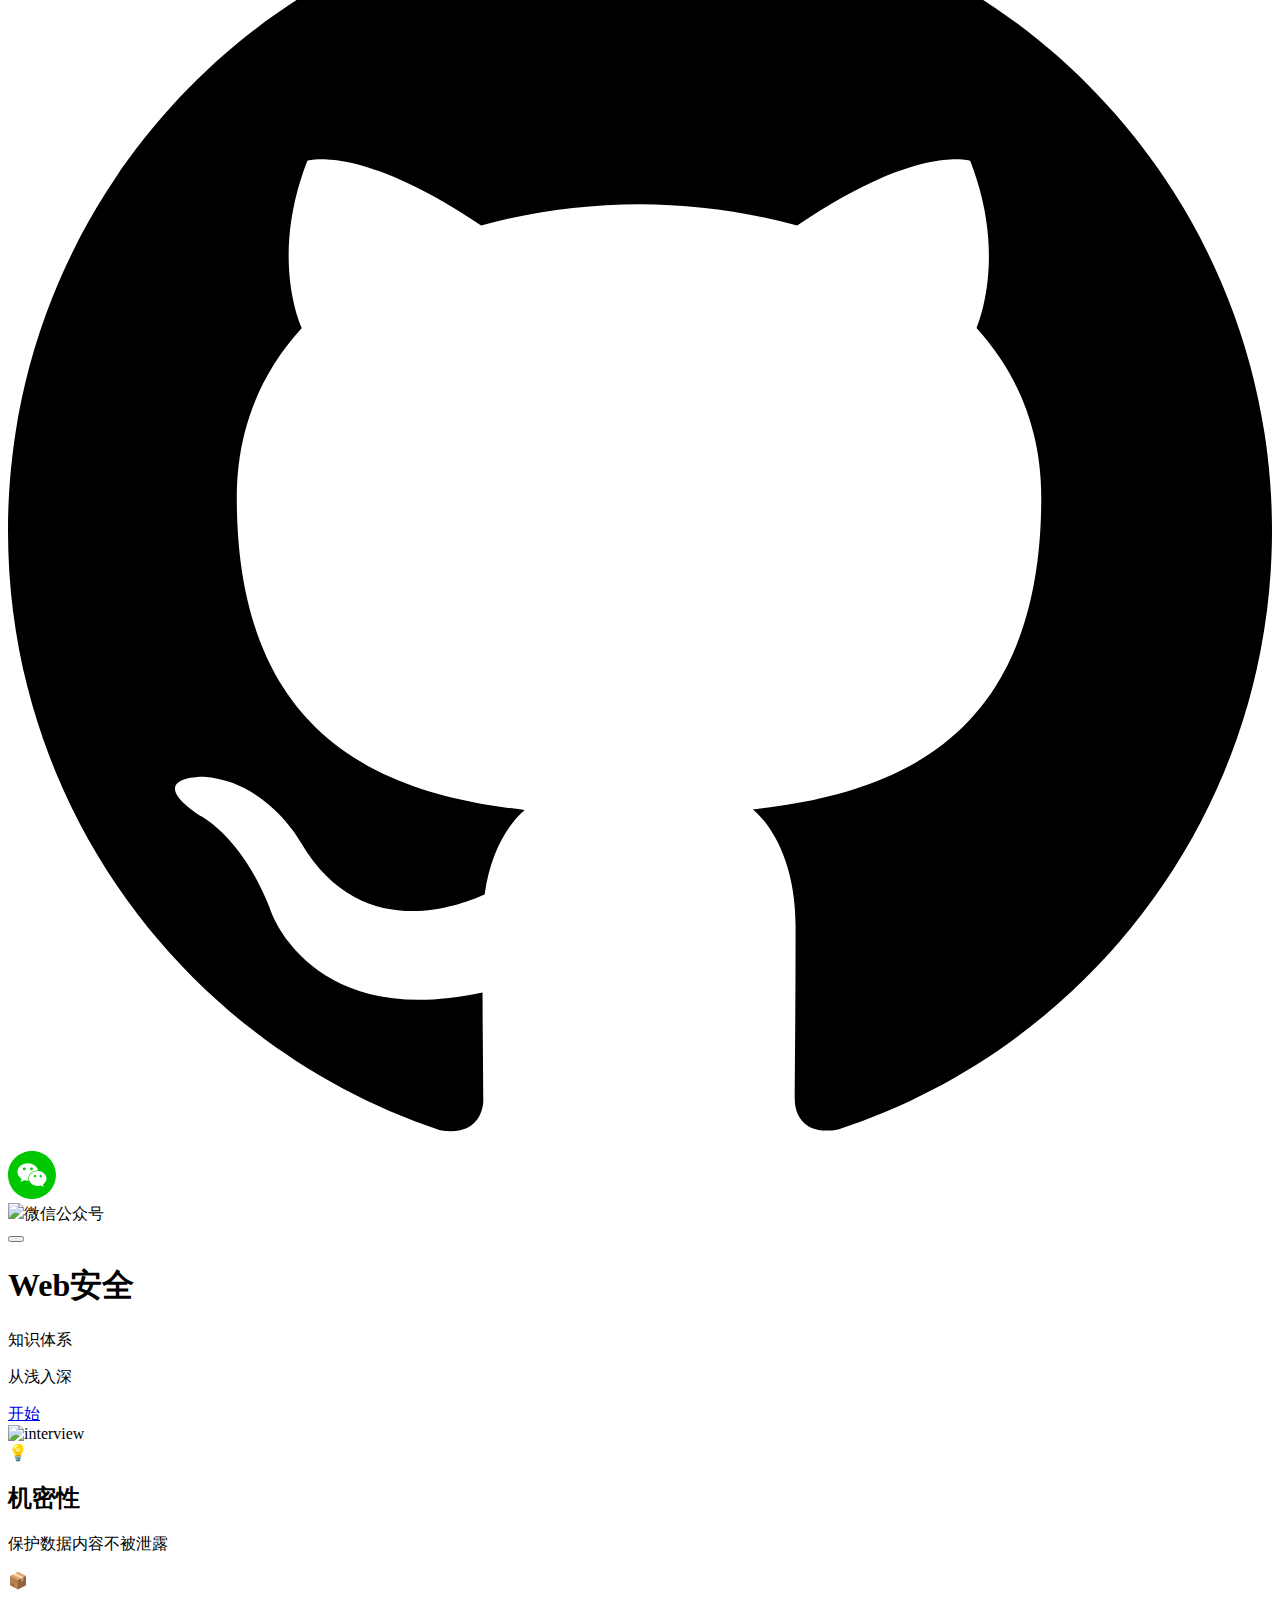
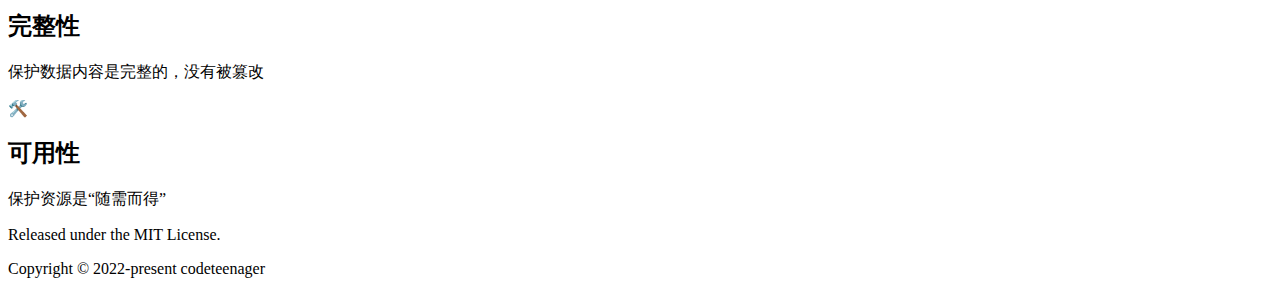
==== commit e2a12ce6: "Deploying to gh-pages from  @ 3a873a78792a3847342fe7df7b89ada31a927060 🚀" ====
--- a/index.html
+++ b/index.html
@@ -5,19 +5,22 @@
     <meta name="viewport" content="width=device-width,initial-scale=1">
     <title>Web安全</title>
     <meta name="description" content="Web安全">
-    <link rel="preload stylesheet" href="/security/assets/style.4fd4f81e.css" as="style">
-    <script type="module" src="/security/assets/app.cbc81824.js"></script>
-    <link rel="preload" href="/security/assets/inter-roman-latin.2ed14f66.woff2" as="font" type="font/woff2" crossorigin="">
-  <link rel="modulepreload" href="/security/assets/chunks/framework.1f99f08c.js">
-  <link rel="modulepreload" href="/security/assets/chunks/theme.8bb4e70b.js">
-  <link rel="modulepreload" href="/security/assets/index.md.60543e6b.lean.js">
-  <link rel="icon" href="/security/favicon.ico">
-  <script id="check-dark-light">(()=>{const e=localStorage.getItem("vitepress-theme-appearance")||"",a=window.matchMedia("(prefers-color-scheme: dark)").matches;(!e||e==="auto"?a:e==="dark")&&document.documentElement.classList.add("dark")})();</script>
+    <meta name="generator" content="VitePress v1.0.0-rc.31">
+    <link rel="preload stylesheet" href="/security/assets/style.N5j2RhtZ.css" as="style">
+    
+    <script type="module" src="/security/assets/app.NdMKS5mc.js"></script>
+    <link rel="preload" href="/security/assets/inter-roman-latin.bvIUbFQP.woff2" as="font" type="font/woff2" crossorigin="">
+    <link rel="modulepreload" href="/security/assets/chunks/framework.djJUHdSG.js">
+    <link rel="modulepreload" href="/security/assets/chunks/theme.Oz41aJjK.js">
+    <link rel="modulepreload" href="/security/assets/index.md.14b4drai.lean.js">
+    <link rel="icon" href="/security/favicon.ico">
+    <script charset="utf-8" async src="https://readmore.openwrite.cn/js/readmore.js"></script>
+    <script id="check-dark-mode">(()=>{const e=localStorage.getItem("vitepress-theme-appearance")||"auto",a=window.matchMedia("(prefers-color-scheme: dark)").matches;(!e||e==="auto"?a:e==="dark")&&document.documentElement.classList.add("dark")})();</script>
+    <script id="check-mac-os">document.documentElement.classList.toggle("mac",/Mac|iPhone|iPod|iPad/i.test(navigator.platform));</script>
   </head>
   <body>
-    <div id="app"><div class="Layout" data-v-b2cf3e0b><!--[--><!--]--><!--[--><span tabindex="-1" data-v-c8616af1></span><a href="#VPContent" class="VPSkipLink visually-hidden" data-v-c8616af1> Skip to content </a><!--]--><!----><header class="VPNav" data-v-b2cf3e0b data-v-7e5bc4a5><div class="VPNavBar" data-v-7e5bc4a5 data-v-94c81dcc><div class="container" data-v-94c81dcc><div class="title" data-v-94c81dcc><div class="VPNavBarTitle" data-v-94c81dcc data-v-f4ef19a3><a class="title" href="/security/" data-v-f4ef19a3><!--[--><!--]--><!----><!--[-->Web安全<!--]--><!--[--><!--]--></a></div></div><div class="content" data-v-94c81dcc><div class="curtain" data-v-94c81dcc></div><div class="content-body" data-v-94c81dcc><!--[--><!--]--><div class="VPNavBarSearch search" style="--vp-meta-key:&#39;Meta&#39;;" data-v-94c81dcc><!--[--><!----><div id="local-search"><button type="button" class="DocSearch DocSearch-Button" aria-label="Search"><span class="DocSearch-Button-Container"><svg class="DocSearch-Search-Icon" width="20" height="20" viewBox="0 0 20 20" aria-label="search icon"><path d="M14.386 14.386l4.0877 4.0877-4.0877-4.0877c-2.9418 2.9419-7.7115 2.9419-10.6533 0-2.9419-2.9418-2.9419-7.7115 0-10.6533 2.9418-2.9419 7.7115-2.9419 10.6533 0 2.9419 2.9418 2.9419 7.7115 0 10.6533z" stroke="currentColor" fill="none" fill-rule="evenodd" stroke-linecap="round" stroke-linejoin="round"></path></svg><span class="DocSearch-Button-Placeholder">搜索</span></span><span class="DocSearch-Button-Keys"><kbd class="DocSearch-Button-Key"></kbd><kbd class="DocSearch-Button-Key">K</kbd></span></button></div><!--]--></div><nav aria-labelledby="main-nav-aria-label" class="VPNavBarMenu menu" data-v-94c81dcc data-v-7f418b0f><span id="main-nav-aria-label" class="visually-hidden" data-v-7f418b0f>Main Navigation</span><!--[--><!--[--><a class="VPLink link VPNavBarMenuLink" href="/security/web/index.html" tabindex="0" data-v-7f418b0f data-v-37adc828 data-v-8f4dc553><!--[-->Web安全<!--]--><!----></a><!--]--><!--[--><a class="VPLink link VPNavBarMenuLink" href="/security/android/index.html" tabindex="0" data-v-7f418b0f data-v-37adc828 data-v-8f4dc553><!--[-->Android安全<!--]--><!----></a><!--]--><!--]--></nav><!----><div class="VPNavBarAppearance appearance" data-v-94c81dcc data-v-f6a63727><label title="toggle dark mode" data-v-f6a63727 data-v-a9c8afb8><button class="VPSwitch VPSwitchAppearance" type="button" role="switch" aria-checked="false" data-v-a9c8afb8 data-v-f3c41672><span class="check" data-v-f3c41672><span class="icon" data-v-f3c41672><!--[--><svg xmlns="http://www.w3.org/2000/svg" aria-hidden="true" focusable="false" viewbox="0 0 24 24" class="sun" data-v-a9c8afb8><path d="M12,18c-3.3,0-6-2.7-6-6s2.7-6,6-6s6,2.7,6,6S15.3,18,12,18zM12,8c-2.2,0-4,1.8-4,4c0,2.2,1.8,4,4,4c2.2,0,4-1.8,4-4C16,9.8,14.2,8,12,8z"></path><path d="M12,4c-0.6,0-1-0.4-1-1V1c0-0.6,0.4-1,1-1s1,0.4,1,1v2C13,3.6,12.6,4,12,4z"></path><path d="M12,24c-0.6,0-1-0.4-1-1v-2c0-0.6,0.4-1,1-1s1,0.4,1,1v2C13,23.6,12.6,24,12,24z"></path><path d="M5.6,6.6c-0.3,0-0.5-0.1-0.7-0.3L3.5,4.9c-0.4-0.4-0.4-1,0-1.4s1-0.4,1.4,0l1.4,1.4c0.4,0.4,0.4,1,0,1.4C6.2,6.5,5.9,6.6,5.6,6.6z"></path><path d="M19.8,20.8c-0.3,0-0.5-0.1-0.7-0.3l-1.4-1.4c-0.4-0.4-0.4-1,0-1.4s1-0.4,1.4,0l1.4,1.4c0.4,0.4,0.4,1,0,1.4C20.3,20.7,20,20.8,19.8,20.8z"></path><path d="M3,13H1c-0.6,0-1-0.4-1-1s0.4-1,1-1h2c0.6,0,1,0.4,1,1S3.6,13,3,13z"></path><path d="M23,13h-2c-0.6,0-1-0.4-1-1s0.4-1,1-1h2c0.6,0,1,0.4,1,1S23.6,13,23,13z"></path><path d="M4.2,20.8c-0.3,0-0.5-0.1-0.7-0.3c-0.4-0.4-0.4-1,0-1.4l1.4-1.4c0.4-0.4,1-0.4,1.4,0s0.4,1,0,1.4l-1.4,1.4C4.7,20.7,4.5,20.8,4.2,20.8z"></path><path d="M18.4,6.6c-0.3,0-0.5-0.1-0.7-0.3c-0.4-0.4-0.4-1,0-1.4l1.4-1.4c0.4-0.4,1-0.4,1.4,0s0.4,1,0,1.4l-1.4,1.4C18.9,6.5,18.6,6.6,18.4,6.6z"></path></svg><svg xmlns="http://www.w3.org/2000/svg" aria-hidden="true" focusable="false" viewbox="0 0 24 24" class="moon" data-v-a9c8afb8><path d="M12.1,22c-0.3,0-0.6,0-0.9,0c-5.5-0.5-9.5-5.4-9-10.9c0.4-4.8,4.2-8.6,9-9c0.4,0,0.8,0.2,1,0.5c0.2,0.3,0.2,0.8-0.1,1.1c-2,2.7-1.4,6.4,1.3,8.4c2.1,1.6,5,1.6,7.1,0c0.3-0.2,0.7-0.3,1.1-0.1c0.3,0.2,0.5,0.6,0.5,1c-0.2,2.7-1.5,5.1-3.6,6.8C16.6,21.2,14.4,22,12.1,22zM9.3,4.4c-2.9,1-5,3.6-5.2,6.8c-0.4,4.4,2.8,8.3,7.2,8.7c2.1,0.2,4.2-0.4,5.8-1.8c1.1-0.9,1.9-2.1,2.4-3.4c-2.5,0.9-5.3,0.5-7.5-1.1C9.2,11.4,8.1,7.7,9.3,4.4z"></path></svg><!--]--></span></span></button></label></div><div class="VPSocialLinks VPNavBarSocialLinks social-links" data-v-94c81dcc data-v-0394ad82 data-v-f6988cfb><!--[--><a class="VPSocialLink" href="https://github.com/codeteenager/security" aria-label="github" target="_blank" rel="noopener" data-v-f6988cfb data-v-c530cc0a><svg role="img" viewBox="0 0 24 24" xmlns="http://www.w3.org/2000/svg"><title>GitHub</title><path d="M12 .297c-6.63 0-12 5.373-12 12 0 5.303 3.438 9.8 8.205 11.385.6.113.82-.258.82-.577 0-.285-.01-1.04-.015-2.04-3.338.724-4.042-1.61-4.042-1.61C4.422 18.07 3.633 17.7 3.633 17.7c-1.087-.744.084-.729.084-.729 1.205.084 1.838 1.236 1.838 1.236 1.07 1.835 2.809 1.305 3.495.998.108-.776.417-1.305.76-1.605-2.665-.3-5.466-1.332-5.466-5.93 0-1.31.465-2.38 1.235-3.22-.135-.303-.54-1.523.105-3.176 0 0 1.005-.322 3.3 1.23.96-.267 1.98-.399 3-.405 1.02.006 2.04.138 3 .405 2.28-1.552 3.285-1.23 3.285-1.23.645 1.653.24 2.873.12 3.176.765.84 1.23 1.91 1.23 3.22 0 4.61-2.805 5.625-5.475 5.92.42.36.81 1.096.81 2.22 0 1.606-.015 2.896-.015 3.286 0 .315.21.69.825.57C20.565 22.092 24 17.592 24 12.297c0-6.627-5.373-12-12-12"/></svg></a><!--]--></div><div class="VPFlyout VPNavBarExtra extra" data-v-94c81dcc data-v-40855f84 data-v-764effdf><button type="button" class="button" aria-haspopup="true" aria-expanded="false" aria-label="extra navigation" data-v-764effdf><svg xmlns="http://www.w3.org/2000/svg" aria-hidden="true" focusable="false" viewbox="0 0 24 24" class="icon" data-v-764effdf><circle cx="12" cy="12" r="2"></circle><circle cx="19" cy="12" r="2"></circle><circle cx="5" cy="12" r="2"></circle></svg></button><div class="menu" data-v-764effdf><div class="VPMenu" data-v-764effdf data-v-e7ea1737><!----><!--[--><!--[--><!----><div class="group" data-v-40855f84><div class="item appearance" data-v-40855f84><p class="label" data-v-40855f84>外观</p><div class="appearance-action" data-v-40855f84><label title="toggle dark mode" data-v-40855f84 data-v-a9c8afb8><button class="VPSwitch VPSwitchAppearance" type="button" role="switch" aria-checked="false" data-v-a9c8afb8 data-v-f3c41672><span class="check" data-v-f3c41672><span class="icon" data-v-f3c41672><!--[--><svg xmlns="http://www.w3.org/2000/svg" aria-hidden="true" focusable="false" viewbox="0 0 24 24" class="sun" data-v-a9c8afb8><path d="M12,18c-3.3,0-6-2.7-6-6s2.7-6,6-6s6,2.7,6,6S15.3,18,12,18zM12,8c-2.2,0-4,1.8-4,4c0,2.2,1.8,4,4,4c2.2,0,4-1.8,4-4C16,9.8,14.2,8,12,8z"></path><path d="M12,4c-0.6,0-1-0.4-1-1V1c0-0.6,0.4-1,1-1s1,0.4,1,1v2C13,3.6,12.6,4,12,4z"></path><path d="M12,24c-0.6,0-1-0.4-1-1v-2c0-0.6,0.4-1,1-1s1,0.4,1,1v2C13,23.6,12.6,24,12,24z"></path><path d="M5.6,6.6c-0.3,0-0.5-0.1-0.7-0.3L3.5,4.9c-0.4-0.4-0.4-1,0-1.4s1-0.4,1.4,0l1.4,1.4c0.4,0.4,0.4,1,0,1.4C6.2,6.5,5.9,6.6,5.6,6.6z"></path><path d="M19.8,20.8c-0.3,0-0.5-0.1-0.7-0.3l-1.4-1.4c-0.4-0.4-0.4-1,0-1.4s1-0.4,1.4,0l1.4,1.4c0.4,0.4,0.4,1,0,1.4C20.3,20.7,20,20.8,19.8,20.8z"></path><path d="M3,13H1c-0.6,0-1-0.4-1-1s0.4-1,1-1h2c0.6,0,1,0.4,1,1S3.6,13,3,13z"></path><path d="M23,13h-2c-0.6,0-1-0.4-1-1s0.4-1,1-1h2c0.6,0,1,0.4,1,1S23.6,13,23,13z"></path><path d="M4.2,20.8c-0.3,0-0.5-0.1-0.7-0.3c-0.4-0.4-0.4-1,0-1.4l1.4-1.4c0.4-0.4,1-0.4,1.4,0s0.4,1,0,1.4l-1.4,1.4C4.7,20.7,4.5,20.8,4.2,20.8z"></path><path d="M18.4,6.6c-0.3,0-0.5-0.1-0.7-0.3c-0.4-0.4-0.4-1,0-1.4l1.4-1.4c0.4-0.4,1-0.4,1.4,0s0.4,1,0,1.4l-1.4,1.4C18.9,6.5,18.6,6.6,18.4,6.6z"></path></svg><svg xmlns="http://www.w3.org/2000/svg" aria-hidden="true" focusable="false" viewbox="0 0 24 24" class="moon" data-v-a9c8afb8><path d="M12.1,22c-0.3,0-0.6,0-0.9,0c-5.5-0.5-9.5-5.4-9-10.9c0.4-4.8,4.2-8.6,9-9c0.4,0,0.8,0.2,1,0.5c0.2,0.3,0.2,0.8-0.1,1.1c-2,2.7-1.4,6.4,1.3,8.4c2.1,1.6,5,1.6,7.1,0c0.3-0.2,0.7-0.3,1.1-0.1c0.3,0.2,0.5,0.6,0.5,1c-0.2,2.7-1.5,5.1-3.6,6.8C16.6,21.2,14.4,22,12.1,22zM9.3,4.4c-2.9,1-5,3.6-5.2,6.8c-0.4,4.4,2.8,8.3,7.2,8.7c2.1,0.2,4.2-0.4,5.8-1.8c1.1-0.9,1.9-2.1,2.4-3.4c-2.5,0.9-5.3,0.5-7.5-1.1C9.2,11.4,8.1,7.7,9.3,4.4z"></path></svg><!--]--></span></span></button></label></div></div></div><div class="group" data-v-40855f84><div class="item social-links" data-v-40855f84><div class="VPSocialLinks social-links-list" data-v-40855f84 data-v-f6988cfb><!--[--><a class="VPSocialLink" href="https://github.com/codeteenager/security" aria-label="github" target="_blank" rel="noopener" data-v-f6988cfb data-v-c530cc0a><svg role="img" viewBox="0 0 24 24" xmlns="http://www.w3.org/2000/svg"><title>GitHub</title><path d="M12 .297c-6.63 0-12 5.373-12 12 0 5.303 3.438 9.8 8.205 11.385.6.113.82-.258.82-.577 0-.285-.01-1.04-.015-2.04-3.338.724-4.042-1.61-4.042-1.61C4.422 18.07 3.633 17.7 3.633 17.7c-1.087-.744.084-.729.084-.729 1.205.084 1.838 1.236 1.838 1.236 1.07 1.835 2.809 1.305 3.495.998.108-.776.417-1.305.76-1.605-2.665-.3-5.466-1.332-5.466-5.93 0-1.31.465-2.38 1.235-3.22-.135-.303-.54-1.523.105-3.176 0 0 1.005-.322 3.3 1.23.96-.267 1.98-.399 3-.405 1.02.006 2.04.138 3 .405 2.28-1.552 3.285-1.23 3.285-1.23.645 1.653.24 2.873.12 3.176.765.84 1.23 1.91 1.23 3.22 0 4.61-2.805 5.625-5.475 5.92.42.36.81 1.096.81 2.22 0 1.606-.015 2.896-.015 3.286 0 .315.21.69.825.57C20.565 22.092 24 17.592 24 12.297c0-6.627-5.373-12-12-12"/></svg></a><!--]--></div></div></div><!--]--><!--]--></div></div></div><!--[--><!--]--><button type="button" class="VPNavBarHamburger hamburger" aria-label="mobile navigation" aria-expanded="false" aria-controls="VPNavScreen" data-v-94c81dcc data-v-e5dd9c1c><span class="container" data-v-e5dd9c1c><span class="top" data-v-e5dd9c1c></span><span class="middle" data-v-e5dd9c1c></span><span class="bottom" data-v-e5dd9c1c></span></span></button></div></div></div></div><!----></header><!----><!----><div class="VPContent is-home" id="VPContent" data-v-b2cf3e0b data-v-a494bd1d><div class="VPHome" data-v-a494bd1d data-v-d82743a8><!--[--><!--]--><div class="VPHero has-image VPHomeHero" data-v-d82743a8 data-v-fd2650d5><div class="container" data-v-fd2650d5><div class="main" data-v-fd2650d5><!--[--><h1 class="name" data-v-fd2650d5><span class="clip" data-v-fd2650d5>Web安全</span></h1><p class="text" data-v-fd2650d5>知识体系</p><p class="tagline" data-v-fd2650d5>从浅入深</p><!--]--><div class="actions" data-v-fd2650d5><!--[--><div class="action" data-v-fd2650d5><a class="VPButton medium brand" href="/security/web/index.html" data-v-fd2650d5 data-v-567ba664>开始</a></div><!--]--></div></div><div class="image" data-v-fd2650d5><div class="image-container" data-v-fd2650d5><div class="image-bg" data-v-fd2650d5></div><!--[--><!--[--><img class="VPImage image-src" src="/security/logo.webp" alt="interview" data-v-6db2186b><!--]--><!--]--></div></div></div></div><!--[--><!--]--><!--[--><!--]--><div class="VPFeatures VPHomeFeatures" data-v-d82743a8 data-v-6816157f><div class="container" data-v-6816157f><div class="items" data-v-6816157f><!--[--><div class="grid-3 item" data-v-6816157f><span class="VPLink VPFeature" data-v-6816157f data-v-837f6cca data-v-8f4dc553><!--[--><article class="box" data-v-837f6cca><div class="icon" data-v-837f6cca>💡</div><h2 class="title" data-v-837f6cca>机密性</h2><p class="details" data-v-837f6cca>保护数据内容不被泄露</p><!----></article><!--]--><!----></span></div><div class="grid-3 item" data-v-6816157f><span class="VPLink VPFeature" data-v-6816157f data-v-837f6cca data-v-8f4dc553><!--[--><article class="box" data-v-837f6cca><div class="icon" data-v-837f6cca>📦</div><h2 class="title" data-v-837f6cca>完整性</h2><p class="details" data-v-837f6cca>保护数据内容是完整的，没有被篡改</p><!----></article><!--]--><!----></span></div><div class="grid-3 item" data-v-6816157f><span class="VPLink VPFeature" data-v-6816157f data-v-837f6cca data-v-8f4dc553><!--[--><article class="box" data-v-837f6cca><div class="icon" data-v-837f6cca>🛠️</div><h2 class="title" data-v-837f6cca>可用性</h2><p class="details" data-v-837f6cca>保护资源是“随需而得”</p><!----></article><!--]--><!----></span></div><!--]--></div></div></div><!--[--><!--]--><div style="position:relative;" data-v-d82743a8><div></div></div></div></div><footer class="VPFooter" data-v-b2cf3e0b data-v-2f86ebd2><div class="container" data-v-2f86ebd2><p class="message" data-v-2f86ebd2>Released under the MIT License.</p><p class="copyright" data-v-2f86ebd2>Copyright © 2022-present codeteenager</p></div></footer><!--[--><!--]--></div></div>
-    <script>__VP_HASH_MAP__ = JSON.parse("{\"android_index.md\":\"04cea24e\",\"web_upload.md\":\"ca8ac2ab\",\"web_sql.md\":\"37171816\",\"web_standard.md\":\"00af8455\",\"web_password.md\":\"03dfeb2e\",\"web_xss.md\":\"8c0bf2d3\",\"index.md\":\"60543e6b\",\"web_csrf.md\":\"93140b5d\",\"web_index.md\":\"f9534827\",\"web_click-jacking.md\":\"2cbf851d\",\"web_https.md\":\"36b86900\"}")
-__VP_SITE_DATA__ = JSON.parse("{\"lang\":\"en-US\",\"dir\":\"ltr\",\"title\":\"Web安全\",\"description\":\"Web安全\",\"base\":\"/security/\",\"head\":[],\"appearance\":true,\"themeConfig\":{\"returnToTopLabel\":\"返回顶部\",\"darkModeSwitchLabel\":\"外观\",\"sidebarMenuLabel\":\"菜单\",\"search\":{\"provider\":\"local\",\"options\":{\"translations\":{\"button\":{\"buttonText\":\"搜索\",\"buttonAriaLabel\":\"搜索\"},\"modal\":{\"noResultsText\":\"无法找到相关结果\",\"resetButtonTitle\":\"清除查询条件\",\"footer\":{\"selectText\":\"选择\",\"navigateText\":\"切换\"}}}}},\"nav\":[{\"text\":\"Web安全\",\"link\":\"/web/index\"},{\"text\":\"Android安全\",\"link\":\"/android/index\"}],\"outlineTitle\":\"在本页面\",\"lastUpdatedText\":\"最近更新时间\",\"footer\":{\"message\":\"Released under the MIT License.\",\"copyright\":\"Copyright © 2022-present codeteenager\"},\"socialLinks\":[{\"icon\":\"github\",\"link\":\"https://github.com/codeteenager/security\"}],\"sidebar\":{\"/web/\":[{\"text\":\"基础\",\"items\":[{\"text\":\"介绍\",\"link\":\"/web/index\"},{\"text\":\"XSS攻击\",\"link\":\"/web/xss\"},{\"text\":\"CSRF攻击\",\"link\":\"/web/csrf\"},{\"text\":\"点击劫持\",\"link\":\"/web/click-jacking\"},{\"text\":\"传输安全\",\"link\":\"/web/https\"},{\"text\":\"密码安全\",\"link\":\"/web/password\"},{\"text\":\"sql注入\",\"link\":\"/web/sql\"},{\"text\":\"上传\",\"link\":\"/web/upload\"},{\"text\":\"Web安全开发规范手册\",\"link\":\"/web/standard\"}]}],\"/android/\":[{\"text\":\"基础\",\"items\":[{\"text\":\"Android安全开发规范手册\",\"link\":\"/android/index\"}]}]},\"docFooter\":{\"prev\":\"上一页\",\"next\":\"下一页\"}},\"locales\":{},\"scrollOffset\":90,\"cleanUrls\":false}")</script>
+    <div id="app"><div class="Layout" data-v-5a346dfe><!--[--><!--]--><!--[--><span tabindex="-1" data-v-0f60ec36></span><a href="#VPContent" class="VPSkipLink visually-hidden" data-v-0f60ec36> Skip to content </a><!--]--><!----><header class="VPNav" data-v-5a346dfe data-v-ae24b3ad><div class="VPNavBar top" data-v-ae24b3ad data-v-d83f3580><div class="container" data-v-d83f3580><div class="title" data-v-d83f3580><div class="VPNavBarTitle" data-v-d83f3580 data-v-86d1bed8><a class="title" href="/security/" data-v-86d1bed8><!--[--><!--]--><!----><!--[-->Web安全<!--]--><!--[--><!--]--></a></div></div><div class="content" data-v-d83f3580><div class="curtain" data-v-d83f3580></div><div class="content-body" data-v-d83f3580><!--[--><!--]--><div class="VPNavBarSearch search" data-v-d83f3580><!--[--><!----><div id="local-search"><button type="button" class="DocSearch DocSearch-Button" aria-label="搜索"><span class="DocSearch-Button-Container"><svg class="DocSearch-Search-Icon" width="20" height="20" viewBox="0 0 20 20" aria-label="search icon"><path d="M14.386 14.386l4.0877 4.0877-4.0877-4.0877c-2.9418 2.9419-7.7115 2.9419-10.6533 0-2.9419-2.9418-2.9419-7.7115 0-10.6533 2.9418-2.9419 7.7115-2.9419 10.6533 0 2.9419 2.9418 2.9419 7.7115 0 10.6533z" stroke="currentColor" fill="none" fill-rule="evenodd" stroke-linecap="round" stroke-linejoin="round"></path></svg><span class="DocSearch-Button-Placeholder">搜索</span></span><span class="DocSearch-Button-Keys"><kbd class="DocSearch-Button-Key"></kbd><kbd class="DocSearch-Button-Key">K</kbd></span></button></div><!--]--></div><nav aria-labelledby="main-nav-aria-label" class="VPNavBarMenu menu" data-v-d83f3580 data-v-7f418b0f><span id="main-nav-aria-label" class="visually-hidden" data-v-7f418b0f>Main Navigation</span><!--[--><!--[--><a class="VPLink link VPNavBarMenuLink" href="/security/web/index.html" tabindex="0" data-v-7f418b0f data-v-42ef59de><!--[--><span data-v-42ef59de>Web安全</span><!--]--></a><!--]--><!--[--><a class="VPLink link VPNavBarMenuLink" href="/security/android/index.html" tabindex="0" data-v-7f418b0f data-v-42ef59de><!--[--><span data-v-42ef59de>Android安全</span><!--]--></a><!--]--><!--]--></nav><!----><div class="VPNavBarAppearance appearance" data-v-d83f3580 data-v-e6aabb21><button class="VPSwitch VPSwitchAppearance" type="button" role="switch" title="Switch to dark theme" aria-checked="false" data-v-e6aabb21 data-v-cbbe1149 data-v-b1685198><span class="check" data-v-b1685198><span class="icon" data-v-b1685198><!--[--><svg xmlns="http://www.w3.org/2000/svg" aria-hidden="true" focusable="false" viewbox="0 0 24 24" class="sun" data-v-cbbe1149><path d="M12,18c-3.3,0-6-2.7-6-6s2.7-6,6-6s6,2.7,6,6S15.3,18,12,18zM12,8c-2.2,0-4,1.8-4,4c0,2.2,1.8,4,4,4c2.2,0,4-1.8,4-4C16,9.8,14.2,8,12,8z"></path><path d="M12,4c-0.6,0-1-0.4-1-1V1c0-0.6,0.4-1,1-1s1,0.4,1,1v2C13,3.6,12.6,4,12,4z"></path><path d="M12,24c-0.6,0-1-0.4-1-1v-2c0-0.6,0.4-1,1-1s1,0.4,1,1v2C13,23.6,12.6,24,12,24z"></path><path d="M5.6,6.6c-0.3,0-0.5-0.1-0.7-0.3L3.5,4.9c-0.4-0.4-0.4-1,0-1.4s1-0.4,1.4,0l1.4,1.4c0.4,0.4,0.4,1,0,1.4C6.2,6.5,5.9,6.6,5.6,6.6z"></path><path d="M19.8,20.8c-0.3,0-0.5-0.1-0.7-0.3l-1.4-1.4c-0.4-0.4-0.4-1,0-1.4s1-0.4,1.4,0l1.4,1.4c0.4,0.4,0.4,1,0,1.4C20.3,20.7,20,20.8,19.8,20.8z"></path><path d="M3,13H1c-0.6,0-1-0.4-1-1s0.4-1,1-1h2c0.6,0,1,0.4,1,1S3.6,13,3,13z"></path><path d="M23,13h-2c-0.6,0-1-0.4-1-1s0.4-1,1-1h2c0.6,0,1,0.4,1,1S23.6,13,23,13z"></path><path d="M4.2,20.8c-0.3,0-0.5-0.1-0.7-0.3c-0.4-0.4-0.4-1,0-1.4l1.4-1.4c0.4-0.4,1-0.4,1.4,0s0.4,1,0,1.4l-1.4,1.4C4.7,20.7,4.5,20.8,4.2,20.8z"></path><path d="M18.4,6.6c-0.3,0-0.5-0.1-0.7-0.3c-0.4-0.4-0.4-1,0-1.4l1.4-1.4c0.4-0.4,1-0.4,1.4,0s0.4,1,0,1.4l-1.4,1.4C18.9,6.5,18.6,6.6,18.4,6.6z"></path></svg><svg xmlns="http://www.w3.org/2000/svg" aria-hidden="true" focusable="false" viewbox="0 0 24 24" class="moon" data-v-cbbe1149><path d="M12.1,22c-0.3,0-0.6,0-0.9,0c-5.5-0.5-9.5-5.4-9-10.9c0.4-4.8,4.2-8.6,9-9c0.4,0,0.8,0.2,1,0.5c0.2,0.3,0.2,0.8-0.1,1.1c-2,2.7-1.4,6.4,1.3,8.4c2.1,1.6,5,1.6,7.1,0c0.3-0.2,0.7-0.3,1.1-0.1c0.3,0.2,0.5,0.6,0.5,1c-0.2,2.7-1.5,5.1-3.6,6.8C16.6,21.2,14.4,22,12.1,22zM9.3,4.4c-2.9,1-5,3.6-5.2,6.8c-0.4,4.4,2.8,8.3,7.2,8.7c2.1,0.2,4.2-0.4,5.8-1.8c1.1-0.9,1.9-2.1,2.4-3.4c-2.5,0.9-5.3,0.5-7.5-1.1C9.2,11.4,8.1,7.7,9.3,4.4z"></path></svg><!--]--></span></span></button></div><div class="VPSocialLinks VPNavBarSocialLinks social-links" data-v-d83f3580 data-v-0394ad82 data-v-7bc22406><!--[--><a class="VPSocialLink no-icon" href="https://github.com/codeteenager/security" aria-label="github" target="_blank" rel="noopener" data-v-7bc22406 data-v-f80f8133><svg role="img" viewBox="0 0 24 24" xmlns="http://www.w3.org/2000/svg"><title>GitHub</title><path d="M12 .297c-6.63 0-12 5.373-12 12 0 5.303 3.438 9.8 8.205 11.385.6.113.82-.258.82-.577 0-.285-.01-1.04-.015-2.04-3.338.724-4.042-1.61-4.042-1.61C4.422 18.07 3.633 17.7 3.633 17.7c-1.087-.744.084-.729.084-.729 1.205.084 1.838 1.236 1.838 1.236 1.07 1.835 2.809 1.305 3.495.998.108-.776.417-1.305.76-1.605-2.665-.3-5.466-1.332-5.466-5.93 0-1.31.465-2.38 1.235-3.22-.135-.303-.54-1.523.105-3.176 0 0 1.005-.322 3.3 1.23.96-.267 1.98-.399 3-.405 1.02.006 2.04.138 3 .405 2.28-1.552 3.285-1.23 3.285-1.23.645 1.653.24 2.873.12 3.176.765.84 1.23 1.91 1.23 3.22 0 4.61-2.805 5.625-5.475 5.92.42.36.81 1.096.81 2.22 0 1.606-.015 2.896-.015 3.286 0 .315.21.69.825.57C20.565 22.092 24 17.592 24 12.297c0-6.627-5.373-12-12-12"/></svg></a><!--]--></div><div class="VPFlyout VPNavBarExtra extra" data-v-d83f3580 data-v-d0bd9dde data-v-9c007e85><button type="button" class="button" aria-haspopup="true" aria-expanded="false" aria-label="extra navigation" data-v-9c007e85><svg xmlns="http://www.w3.org/2000/svg" aria-hidden="true" focusable="false" viewbox="0 0 24 24" class="icon" data-v-9c007e85><circle cx="12" cy="12" r="2"></circle><circle cx="19" cy="12" r="2"></circle><circle cx="5" cy="12" r="2"></circle></svg></button><div class="menu" data-v-9c007e85><div class="VPMenu" data-v-9c007e85 data-v-e7ea1737><!----><!--[--><!--[--><!----><div class="group" data-v-d0bd9dde><div class="item appearance" data-v-d0bd9dde><p class="label" data-v-d0bd9dde>外观</p><div class="appearance-action" data-v-d0bd9dde><button class="VPSwitch VPSwitchAppearance" type="button" role="switch" title="Switch to dark theme" aria-checked="false" data-v-d0bd9dde data-v-cbbe1149 data-v-b1685198><span class="check" data-v-b1685198><span class="icon" data-v-b1685198><!--[--><svg xmlns="http://www.w3.org/2000/svg" aria-hidden="true" focusable="false" viewbox="0 0 24 24" class="sun" data-v-cbbe1149><path d="M12,18c-3.3,0-6-2.7-6-6s2.7-6,6-6s6,2.7,6,6S15.3,18,12,18zM12,8c-2.2,0-4,1.8-4,4c0,2.2,1.8,4,4,4c2.2,0,4-1.8,4-4C16,9.8,14.2,8,12,8z"></path><path d="M12,4c-0.6,0-1-0.4-1-1V1c0-0.6,0.4-1,1-1s1,0.4,1,1v2C13,3.6,12.6,4,12,4z"></path><path d="M12,24c-0.6,0-1-0.4-1-1v-2c0-0.6,0.4-1,1-1s1,0.4,1,1v2C13,23.6,12.6,24,12,24z"></path><path d="M5.6,6.6c-0.3,0-0.5-0.1-0.7-0.3L3.5,4.9c-0.4-0.4-0.4-1,0-1.4s1-0.4,1.4,0l1.4,1.4c0.4,0.4,0.4,1,0,1.4C6.2,6.5,5.9,6.6,5.6,6.6z"></path><path d="M19.8,20.8c-0.3,0-0.5-0.1-0.7-0.3l-1.4-1.4c-0.4-0.4-0.4-1,0-1.4s1-0.4,1.4,0l1.4,1.4c0.4,0.4,0.4,1,0,1.4C20.3,20.7,20,20.8,19.8,20.8z"></path><path d="M3,13H1c-0.6,0-1-0.4-1-1s0.4-1,1-1h2c0.6,0,1,0.4,1,1S3.6,13,3,13z"></path><path d="M23,13h-2c-0.6,0-1-0.4-1-1s0.4-1,1-1h2c0.6,0,1,0.4,1,1S23.6,13,23,13z"></path><path d="M4.2,20.8c-0.3,0-0.5-0.1-0.7-0.3c-0.4-0.4-0.4-1,0-1.4l1.4-1.4c0.4-0.4,1-0.4,1.4,0s0.4,1,0,1.4l-1.4,1.4C4.7,20.7,4.5,20.8,4.2,20.8z"></path><path d="M18.4,6.6c-0.3,0-0.5-0.1-0.7-0.3c-0.4-0.4-0.4-1,0-1.4l1.4-1.4c0.4-0.4,1-0.4,1.4,0s0.4,1,0,1.4l-1.4,1.4C18.9,6.5,18.6,6.6,18.4,6.6z"></path></svg><svg xmlns="http://www.w3.org/2000/svg" aria-hidden="true" focusable="false" viewbox="0 0 24 24" class="moon" data-v-cbbe1149><path d="M12.1,22c-0.3,0-0.6,0-0.9,0c-5.5-0.5-9.5-5.4-9-10.9c0.4-4.8,4.2-8.6,9-9c0.4,0,0.8,0.2,1,0.5c0.2,0.3,0.2,0.8-0.1,1.1c-2,2.7-1.4,6.4,1.3,8.4c2.1,1.6,5,1.6,7.1,0c0.3-0.2,0.7-0.3,1.1-0.1c0.3,0.2,0.5,0.6,0.5,1c-0.2,2.7-1.5,5.1-3.6,6.8C16.6,21.2,14.4,22,12.1,22zM9.3,4.4c-2.9,1-5,3.6-5.2,6.8c-0.4,4.4,2.8,8.3,7.2,8.7c2.1,0.2,4.2-0.4,5.8-1.8c1.1-0.9,1.9-2.1,2.4-3.4c-2.5,0.9-5.3,0.5-7.5-1.1C9.2,11.4,8.1,7.7,9.3,4.4z"></path></svg><!--]--></span></span></button></div></div></div><div class="group" data-v-d0bd9dde><div class="item social-links" data-v-d0bd9dde><div class="VPSocialLinks social-links-list" data-v-d0bd9dde data-v-7bc22406><!--[--><a class="VPSocialLink no-icon" href="https://github.com/codeteenager/security" aria-label="github" target="_blank" rel="noopener" data-v-7bc22406 data-v-f80f8133><svg role="img" viewBox="0 0 24 24" xmlns="http://www.w3.org/2000/svg"><title>GitHub</title><path d="M12 .297c-6.63 0-12 5.373-12 12 0 5.303 3.438 9.8 8.205 11.385.6.113.82-.258.82-.577 0-.285-.01-1.04-.015-2.04-3.338.724-4.042-1.61-4.042-1.61C4.422 18.07 3.633 17.7 3.633 17.7c-1.087-.744.084-.729.084-.729 1.205.084 1.838 1.236 1.838 1.236 1.07 1.835 2.809 1.305 3.495.998.108-.776.417-1.305.76-1.605-2.665-.3-5.466-1.332-5.466-5.93 0-1.31.465-2.38 1.235-3.22-.135-.303-.54-1.523.105-3.176 0 0 1.005-.322 3.3 1.23.96-.267 1.98-.399 3-.405 1.02.006 2.04.138 3 .405 2.28-1.552 3.285-1.23 3.285-1.23.645 1.653.24 2.873.12 3.176.765.84 1.23 1.91 1.23 3.22 0 4.61-2.805 5.625-5.475 5.92.42.36.81 1.096.81 2.22 0 1.606-.015 2.896-.015 3.286 0 .315.21.69.825.57C20.565 22.092 24 17.592 24 12.297c0-6.627-5.373-12-12-12"/></svg></a><!--]--></div></div></div><!--]--><!--]--></div></div></div><!--[--><!--[--><!--[--><div class="VPSocialLinks VPNavBarSocialLinks social-links" data-v-95599058><a class="VPSocialLink app" aria-label="weixin" data-v-95599058><svg t="1701186907114" class="icon" viewBox="0 0 1024 1024" version="1.1" xmlns="http://www.w3.org/2000/svg" p-id="17908" width="48" height="48" data-v-95599058><path d="M347.729118 353.0242c-16.487119 0-29.776737 13.389539-29.776737 29.776737S331.241998 412.677596 347.729118 412.677596s29.776737-13.389539 29.776737-29.776737-13.289617-29.876659-29.776737-29.876659zM577.749415 511.800156c-13.689305 0-24.880562 11.091335-24.880563 24.880562 0 13.689305 11.091335 24.880562 24.880563 24.880562 13.689305 0 24.880562-11.191257 24.880562-24.880562s-11.191257-24.880562-24.880562-24.880562zM500.909446 412.677596c16.487119 0 29.776737-13.389539 29.776737-29.776737s-13.389539-29.776737-29.776737-29.776737c-16.487119 0-29.776737 13.389539-29.776737 29.776737s13.289617 29.776737 29.776737 29.776737zM698.455113 511.600312c-13.689305 0-24.880562 11.091335-24.880562 24.880562 0 13.689305 11.091335 24.880562 24.880562 24.880562 13.689305 0 24.880562-11.091335 24.880562-24.880562-0.099922-13.689305-11.191257-24.880562-24.880562-24.880562z" fill="#00C800" p-id="17909" data-v-95599058></path><path d="M511.601093 0.799375C229.12178 0.799375 0.000781 229.820453 0.000781 512.399688s229.021077 511.600312 511.600312 511.600312 511.600312-229.021077 511.600312-511.600312S794.180328 0.799375 511.601093 0.799375z m-90.229508 634.504294c-27.37861 0-49.361436-5.595628-76.839969-10.991413l-76.640125 38.469945 21.882904-65.948477c-54.957065-38.370023-87.73146-87.831382-87.73146-148.084309 0-104.318501 98.722873-186.554254 219.32865-186.554255 107.815769 0 202.34192 65.648712 221.327088 153.979703-6.994536-0.799375-13.989071-1.298985-21.083529-1.298985-104.118657 0-186.454333 77.739266-186.454332 173.564403 0 15.98751 2.498048 31.275566 6.794692 45.964091-6.794692 0.599532-13.689305 0.899297-20.583919 0.899297z m323.547228 76.839969l16.48712 54.757221-60.153006-32.874317c-21.882904 5.495706-43.965652 10.991413-65.848555 10.991413-104.318501 0-186.554254-71.344262-186.554255-159.175644 0-87.631538 82.135831-159.175644 186.554255-159.175644 98.523029 0 186.254489 71.444184 186.254488 159.175644 0.099922 49.461358-32.774395 93.227166-76.740047 126.301327z" fill="#00C800" p-id="17910" data-v-95599058></path></svg><div class="qrcode" data-v-95599058><img class="icon" src="/security/weixin.jpeg" data-v-95599058><span data-v-95599058>微信公众号</span></div></a></div><!--]--><!--]--><!--]--><button type="button" class="VPNavBarHamburger hamburger" aria-label="mobile navigation" aria-expanded="false" aria-controls="VPNavScreen" data-v-d83f3580 data-v-e5dd9c1c><span class="container" data-v-e5dd9c1c><span class="top" data-v-e5dd9c1c></span><span class="middle" data-v-e5dd9c1c></span><span class="bottom" data-v-e5dd9c1c></span></span></button></div></div></div></div><!----></header><!----><!----><div class="VPContent is-home" id="VPContent" data-v-5a346dfe data-v-669faec9><div class="VPHome" data-v-669faec9 data-v-d82743a8><!--[--><!--]--><div class="VPHero has-image VPHomeHero" data-v-d82743a8 data-v-da5d1713><div class="container" data-v-da5d1713><div class="main" data-v-da5d1713><!--[--><h1 class="name" data-v-da5d1713><span class="clip" data-v-da5d1713>Web安全</span></h1><p class="text" data-v-da5d1713>知识体系</p><p class="tagline" data-v-da5d1713>从浅入深</p><!--]--><div class="actions" data-v-da5d1713><!--[--><div class="action" data-v-da5d1713><a class="VPButton medium brand" href="/security/web/index.html" data-v-da5d1713 data-v-c1c5efc1>开始</a></div><!--]--></div></div><div class="image" data-v-da5d1713><div class="image-container" data-v-da5d1713><div class="image-bg" data-v-da5d1713></div><!--[--><!--[--><img class="VPImage image-src" src="/security/logo.webp" alt="interview" data-v-8426fc1a><!--]--><!--]--></div></div></div></div><!--[--><!--]--><!--[--><!--]--><div class="VPFeatures VPHomeFeatures" data-v-d82743a8 data-v-a6181336><div class="container" data-v-a6181336><div class="items" data-v-a6181336><!--[--><div class="grid-3 item" data-v-a6181336><div class="VPLink no-icon VPFeature" data-v-a6181336 data-v-33204567><!--[--><article class="box" data-v-33204567><div class="icon" data-v-33204567>💡</div><h2 class="title" data-v-33204567>机密性</h2><p class="details" data-v-33204567>保护数据内容不被泄露</p><!----></article><!--]--></div></div><div class="grid-3 item" data-v-a6181336><div class="VPLink no-icon VPFeature" data-v-a6181336 data-v-33204567><!--[--><article class="box" data-v-33204567><div class="icon" data-v-33204567>📦</div><h2 class="title" data-v-33204567>完整性</h2><p class="details" data-v-33204567>保护数据内容是完整的，没有被篡改</p><!----></article><!--]--></div></div><div class="grid-3 item" data-v-a6181336><div class="VPLink no-icon VPFeature" data-v-a6181336 data-v-33204567><!--[--><article class="box" data-v-33204567><div class="icon" data-v-33204567>🛠️</div><h2 class="title" data-v-33204567>可用性</h2><p class="details" data-v-33204567>保护资源是“随需而得”</p><!----></article><!--]--></div></div><!--]--></div></div></div><!--[--><!--]--><div style="position:relative;" data-v-d82743a8><div></div></div></div></div><footer class="VPFooter" data-v-5a346dfe data-v-e315a0ad><div class="container" data-v-e315a0ad><p class="message" data-v-e315a0ad>Released under the MIT License.</p><p class="copyright" data-v-e315a0ad>Copyright © 2022-present codeteenager</p></div></footer><!--[--><!--]--></div></div>
+    <script>window.__VP_HASH_MAP__=JSON.parse("{\"web_upload.md\":\"rTR2st7f\",\"web_click-jacking.md\":\"DR3RC_Dx\",\"web_csrf.md\":\"x9Qdte2P\",\"web_https.md\":\"gMTHi46e\",\"web_index.md\":\"GWeTCB_W\",\"web_password.md\":\"FwW8CGPM\",\"web_sql.md\":\"7LJi-XD4\",\"web_standard.md\":\"lSHw6HBS\",\"index.md\":\"14b4drai\",\"android_index.md\":\"IKWxpT43\",\"web_xss.md\":\"FTRyq6e6\"}");window.__VP_SITE_DATA__=JSON.parse("{\"lang\":\"en-US\",\"dir\":\"ltr\",\"title\":\"Web安全\",\"description\":\"Web安全\",\"base\":\"/security/\",\"head\":[],\"router\":{\"prefetchLinks\":true},\"appearance\":true,\"themeConfig\":{\"returnToTopLabel\":\"返回顶部\",\"darkModeSwitchLabel\":\"外观\",\"sidebarMenuLabel\":\"菜单\",\"search\":{\"provider\":\"local\",\"options\":{\"translations\":{\"button\":{\"buttonText\":\"搜索\",\"buttonAriaLabel\":\"搜索\"},\"modal\":{\"noResultsText\":\"无法找到相关结果\",\"resetButtonTitle\":\"清除查询条件\",\"footer\":{\"selectText\":\"选择\",\"navigateText\":\"切换\"}}}}},\"nav\":[{\"text\":\"Web安全\",\"link\":\"/web/index\"},{\"text\":\"Android安全\",\"link\":\"/android/index\"}],\"outlineTitle\":\"在本页面\",\"lastUpdatedText\":\"最近更新时间\",\"footer\":{\"message\":\"Released under the MIT License.\",\"copyright\":\"Copyright © 2022-present codeteenager\"},\"socialLinks\":[{\"icon\":\"github\",\"link\":\"https://github.com/codeteenager/security\"}],\"sidebar\":{\"/web/\":[{\"text\":\"基础\",\"items\":[{\"text\":\"介绍\",\"link\":\"/web/index\"},{\"text\":\"XSS攻击\",\"link\":\"/web/xss\"},{\"text\":\"CSRF攻击\",\"link\":\"/web/csrf\"},{\"text\":\"点击劫持\",\"link\":\"/web/click-jacking\"},{\"text\":\"传输安全\",\"link\":\"/web/https\"},{\"text\":\"密码安全\",\"link\":\"/web/password\"},{\"text\":\"sql注入\",\"link\":\"/web/sql\"},{\"text\":\"上传\",\"link\":\"/web/upload\"},{\"text\":\"Web安全开发规范手册\",\"link\":\"/web/standard\"}]}],\"/android/\":[{\"text\":\"基础\",\"items\":[{\"text\":\"Android安全开发规范手册\",\"link\":\"/android/index\"}]}]},\"docFooter\":{\"prev\":\"上一页\",\"next\":\"下一页\"}},\"locales\":{},\"scrollOffset\":90,\"cleanUrls\":false}");</script>
     
   </body>
 </html>